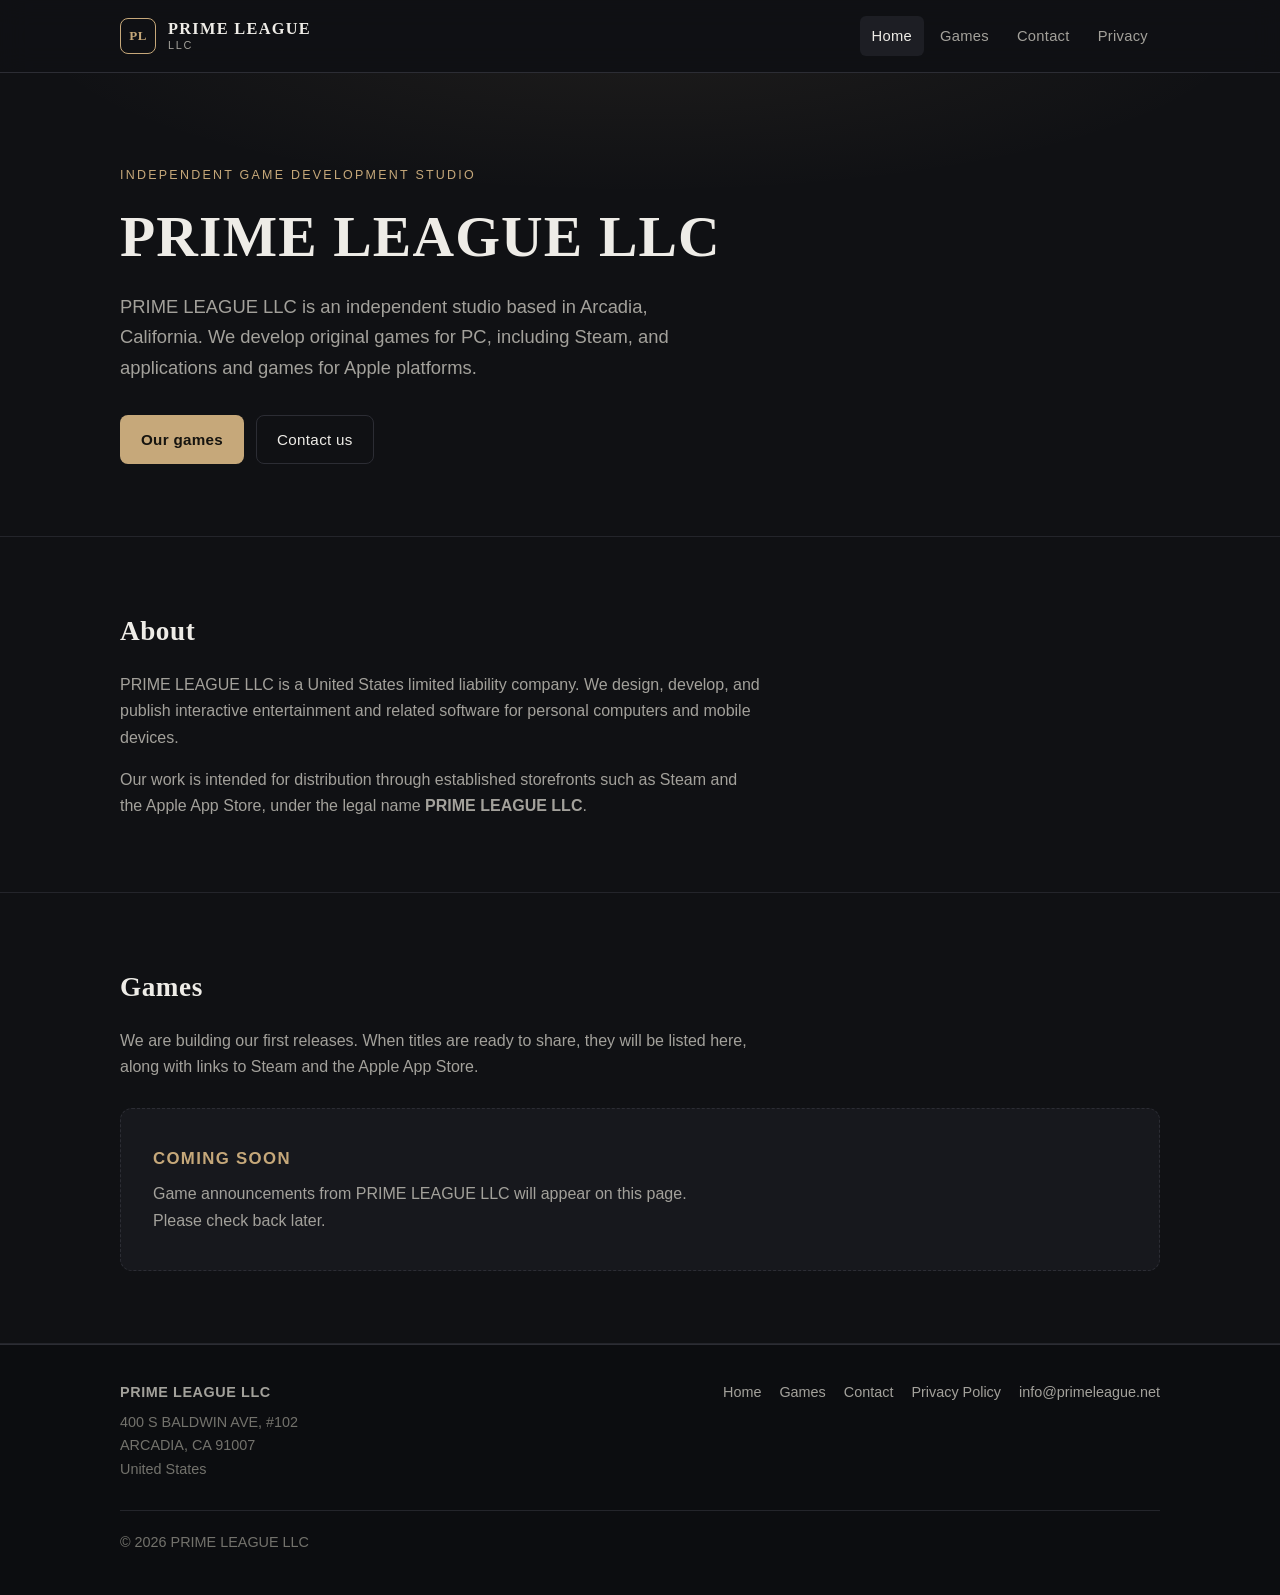
==== index.html @ 7e2b7e15 "Add files via upload" ====
<!DOCTYPE html>
<html lang="en">
  <head>
    <meta charset="utf-8">
    <meta name="viewport" content="width=device-width, initial-scale=1">
    <meta name="description" content="PRIME LEAGUE LLC is an independent game development studio based in Arcadia, California. We create games for PC and Apple platforms.">
    <title>PRIME LEAGUE LLC — Independent Game Studio</title>
    <link rel="stylesheet" href="styles.css">
  </head>
  <body>
    <header class="site-header">
      <div class="wrap">
        <a class="brand" href="index.html">
          <span class="brand-mark" aria-hidden="true">PL</span>
          <span class="brand-text">
            <span class="brand-name">PRIME LEAGUE</span>
            <span class="brand-legal">LLC</span>
          </span>
        </a>
        <nav class="nav" aria-label="Primary">
          <a href="index.html" aria-current="page">Home</a>
          <a href="index.html#games">Games</a>
          <a href="contact.html">Contact</a>
          <a href="privacy.html">Privacy</a>
        </nav>
      </div>
    </header>
    <main>
      <section class="hero">
        <div class="wrap">
          <p class="kicker">Independent Game Development Studio</p>
          <h1>PRIME LEAGUE LLC</h1>
          <p class="hero-lead">PRIME LEAGUE LLC is an independent studio based in Arcadia, California. We develop original games for PC, including Steam, and applications and games for Apple platforms.</p>
          <div class="hero-actions">
            <a class="btn btn-primary" href="#games">Our games</a>
            <a class="btn btn-ghost" href="contact.html">Contact us</a>
          </div>
        </div>
      </section>

      <section class="section" id="about" aria-labelledby="about-heading">
        <div class="wrap">
          <h2 id="about-heading">About</h2>
          <p class="section-intro">PRIME LEAGUE LLC is a United States limited liability company. We design, develop, and publish interactive entertainment and related software for personal computers and mobile devices.</p>
          <p class="section-intro">Our work is intended for distribution through established storefronts such as Steam and the Apple App Store, under the legal name <strong>PRIME LEAGUE LLC</strong>.</p>
        </div>
      </section>

      <section class="section" id="games" aria-labelledby="games-heading">
        <div class="wrap">
          <h2 id="games-heading">Games</h2>
          <p class="section-intro">We are building our first releases. When titles are ready to share, they will be listed here, along with links to Steam and the Apple App Store.</p>
          <div class="coming-soon">
            <strong>Coming soon</strong>
            <p>Game announcements from PRIME LEAGUE LLC will appear on this page. Please check back later.</p>
          </div>
        </div>
      </section>
    </main>
    <footer class="site-footer">
      <div class="wrap">
        <div class="footer-grid">
          <div>
            <p class="legal-name">PRIME LEAGUE LLC</p>
            <address>
              400 S BALDWIN AVE, #102<br>
              ARCADIA, CA 91007<br>
              United States
            </address>
          </div>
          <nav class="footer-nav" aria-label="Footer">
            <a href="index.html">Home</a>
            <a href="index.html#games">Games</a>
            <a href="contact.html">Contact</a>
            <a href="privacy.html">Privacy Policy</a>
            <a href="mailto:info@primeleague.net" data-email>info@primeleague.net</a>
          </nav>
        </div>
        <p class="copyright">&copy; 2026 PRIME LEAGUE LLC</p>
      </div>
    </footer>
    <script src="config.js"></script>
  </body>
</html>
---- styles.css ----
/* PRIME LEAGUE LLC — company site styles
   No external fonts, libraries, or tracking. */

:root {
  --bg: #101114;
  --bg-elevated: #17181d;
  --bg-soft: #1d1e24;
  --line: #2c2d34;
  --line-soft: #24252b;
  --text: #eeece7;
  --text-muted: #a3a19b;
  --text-dim: #73726c;
  --accent: #c6a87a;
  --accent-hover: #d8bf96;
  --accent-soft: rgba(198, 168, 122, 0.12);
  --max: 1040px;
  --radius: 12px;
}

*,
*::before,
*::after {
  box-sizing: border-box;
  margin: 0;
  padding: 0;
}

html {
  scroll-behavior: smooth;
}

body {
  font-family: "Segoe UI", "Helvetica Neue", Helvetica, Arial, sans-serif;
  background: var(--bg);
  color: var(--text);
  line-height: 1.65;
  min-height: 100vh;
  display: flex;
  flex-direction: column;
  -webkit-font-smoothing: antialiased;
  text-rendering: optimizeLegibility;
}

img,
svg {
  display: block;
  max-width: 100%;
}

a {
  color: var(--accent);
  text-decoration: none;
}

a:hover {
  color: var(--accent-hover);
  text-decoration: underline;
}

a:focus-visible,
button:focus-visible {
  outline: 2px solid var(--accent);
  outline-offset: 3px;
}

.wrap {
  width: min(var(--max), calc(100% - 48px));
  margin-inline: auto;
}

/* Header */

.site-header {
  position: sticky;
  top: 0;
  z-index: 20;
  background: rgba(16, 17, 20, 0.9);
  backdrop-filter: blur(14px);
  -webkit-backdrop-filter: blur(14px);
  border-bottom: 1px solid var(--line);
}

.site-header .wrap {
  display: flex;
  align-items: center;
  justify-content: space-between;
  gap: 24px;
  min-height: 72px;
}

.brand {
  display: flex;
  align-items: center;
  gap: 12px;
  color: var(--text);
  text-decoration: none;
}

.brand:hover {
  color: var(--text);
  text-decoration: none;
}

.brand-mark {
  width: 36px;
  height: 36px;
  flex-shrink: 0;
  border: 1px solid var(--accent);
  border-radius: 8px;
  display: grid;
  place-items: center;
  font-family: Georgia, "Times New Roman", Times, serif;
  font-size: 13px;
  letter-spacing: 0.04em;
  color: var(--accent);
  font-weight: 700;
}

.brand-text {
  display: flex;
  flex-direction: column;
  line-height: 1.15;
}

.brand-name {
  font-family: Georgia, "Times New Roman", Times, serif;
  font-size: 1.02rem;
  letter-spacing: 0.08em;
  font-weight: 700;
}

.brand-legal {
  font-size: 0.68rem;
  letter-spacing: 0.16em;
  text-transform: uppercase;
  color: var(--text-muted);
}

.nav {
  display: flex;
  align-items: center;
  gap: 4px;
}

.nav a {
  color: var(--text-muted);
  text-decoration: none;
  padding: 8px 12px;
  font-size: 0.92rem;
  letter-spacing: 0.02em;
  border-radius: 6px;
}

.nav a:hover,
.nav a[aria-current="page"] {
  color: var(--text);
  text-decoration: none;
  background: var(--bg-soft);
}

/* Main */

main {
  flex: 1;
}

/* Hero */

.hero {
  padding: 88px 0 72px;
  border-bottom: 1px solid var(--line-soft);
  background:
    radial-gradient(ellipse 80% 60% at 50% -10%, rgba(198, 168, 122, 0.08), transparent 60%);
}

.kicker {
  display: inline-block;
  color: var(--accent);
  font-size: 0.78rem;
  letter-spacing: 0.18em;
  text-transform: uppercase;
  margin-bottom: 18px;
}

.hero h1 {
  font-family: Georgia, "Times New Roman", Times, serif;
  font-size: clamp(2.4rem, 5vw, 3.6rem);
  font-weight: 700;
  letter-spacing: 0.02em;
  line-height: 1.15;
  margin-bottom: 22px;
}

.hero-lead {
  max-width: 38rem;
  font-size: 1.15rem;
  color: var(--text-muted);
}

.hero-actions {
  display: flex;
  flex-wrap: wrap;
  gap: 12px;
  margin-top: 32px;
}

.btn {
  display: inline-flex;
  align-items: center;
  justify-content: center;
  padding: 11px 20px;
  border-radius: 8px;
  font-size: 0.95rem;
  letter-spacing: 0.02em;
  text-decoration: none;
  border: 1px solid transparent;
}

.btn:hover {
  text-decoration: none;
}

.btn-primary {
  background: var(--accent);
  color: #16140f;
  font-weight: 600;
}

.btn-primary:hover {
  background: var(--accent-hover);
  color: #16140f;
}

.btn-ghost {
  border-color: var(--line);
  color: var(--text);
  background: transparent;
}

.btn-ghost:hover {
  border-color: var(--accent);
  color: var(--accent);
}

/* Sections */

.section {
  padding: 72px 0;
  border-bottom: 1px solid var(--line-soft);
}

.section h2 {
  font-family: Georgia, "Times New Roman", Times, serif;
  font-size: 1.7rem;
  font-weight: 700;
  letter-spacing: 0.02em;
  margin-bottom: 18px;
}

.section p + p {
  margin-top: 1em;
}

.section-intro {
  color: var(--text-muted);
  max-width: 40rem;
}

.coming-soon {
  margin-top: 28px;
  padding: 36px 32px;
  background: var(--bg-elevated);
  border: 1px dashed var(--line);
  border-radius: var(--radius);
}

.coming-soon strong {
  display: block;
  font-size: 1.05rem;
  font-weight: 600;
  letter-spacing: 0.08em;
  text-transform: uppercase;
  color: var(--accent);
  margin-bottom: 8px;
}

.coming-soon p {
  color: var(--text-muted);
  max-width: 36rem;
}

/* Contact details */

.details {
  display: grid;
  grid-template-columns: repeat(auto-fit, minmax(220px, 1fr));
  gap: 20px;
  margin-top: 28px;
}

.detail-card {
  background: var(--bg-elevated);
  border: 1px solid var(--line);
  border-radius: var(--radius);
  padding: 22px 22px 24px;
}

.detail-card h3,
.detail-card .label {
  font-size: 0.75rem;
  letter-spacing: 0.14em;
  text-transform: uppercase;
  color: var(--text-dim);
  font-weight: 600;
  margin-bottom: 10px;
}

.detail-card p,
.detail-card address {
  font-style: normal;
  color: var(--text);
  line-height: 1.6;
}

/* Privacy */

.page-head {
  padding: 64px 0 28px;
}

.page-head h1 {
  font-family: Georgia, "Times New Roman", Times, serif;
  font-size: clamp(2rem, 4vw, 2.6rem);
  letter-spacing: 0.02em;
  margin-bottom: 10px;
}

.page-head .meta {
  color: var(--text-dim);
  font-size: 0.92rem;
}

.prose {
  padding-bottom: 80px;
  max-width: 44rem;
}

.prose h2 {
  font-family: Georgia, "Times New Roman", Times, serif;
  font-size: 1.25rem;
  margin: 2.1em 0 0.7em;
}

.prose p,
.prose li {
  color: var(--text-muted);
}

.prose p + p,
.prose ul + p,
.prose p + ul {
  margin-top: 0.95em;
}

.prose ul {
  padding-left: 1.25em;
}

.prose li + li {
  margin-top: 0.4em;
}

.prose strong {
  color: var(--text);
  font-weight: 600;
}

/* Footer */

.site-footer {
  background: #0c0d10;
  border-top: 1px solid var(--line);
  padding: 36px 0 40px;
  margin-top: auto;
}

.footer-grid {
  display: flex;
  flex-wrap: wrap;
  justify-content: space-between;
  gap: 24px 40px;
}

.site-footer p,
.site-footer address {
  font-style: normal;
  color: var(--text-dim);
  font-size: 0.9rem;
}

.site-footer .legal-name {
  color: var(--text-muted);
  font-weight: 600;
  letter-spacing: 0.04em;
  margin-bottom: 6px;
}

.footer-nav {
  display: flex;
  flex-wrap: wrap;
  gap: 8px 18px;
}

.footer-nav a {
  color: var(--text-muted);
  font-size: 0.9rem;
}

.copyright {
  margin-top: 28px;
  padding-top: 20px;
  border-top: 1px solid var(--line-soft);
  color: var(--text-dim);
  font-size: 0.88rem;
}

/* Responsive */

@media (max-width: 640px) {
  .wrap {
    width: min(var(--max), calc(100% - 32px));
  }

  .site-header .wrap {
    flex-direction: column;
    align-items: flex-start;
    justify-content: center;
    min-height: 0;
    padding: 14px 0 10px;
    gap: 8px;
  }

  .nav {
    margin-left: -8px;
  }

  .hero {
    padding: 56px 0 48px;
  }

  .section {
    padding: 52px 0;
  }

  .coming-soon {
    padding: 24px 20px;
  }
}

.contact-details {
  border-bottom: 0;
  padding-top: 0;
}
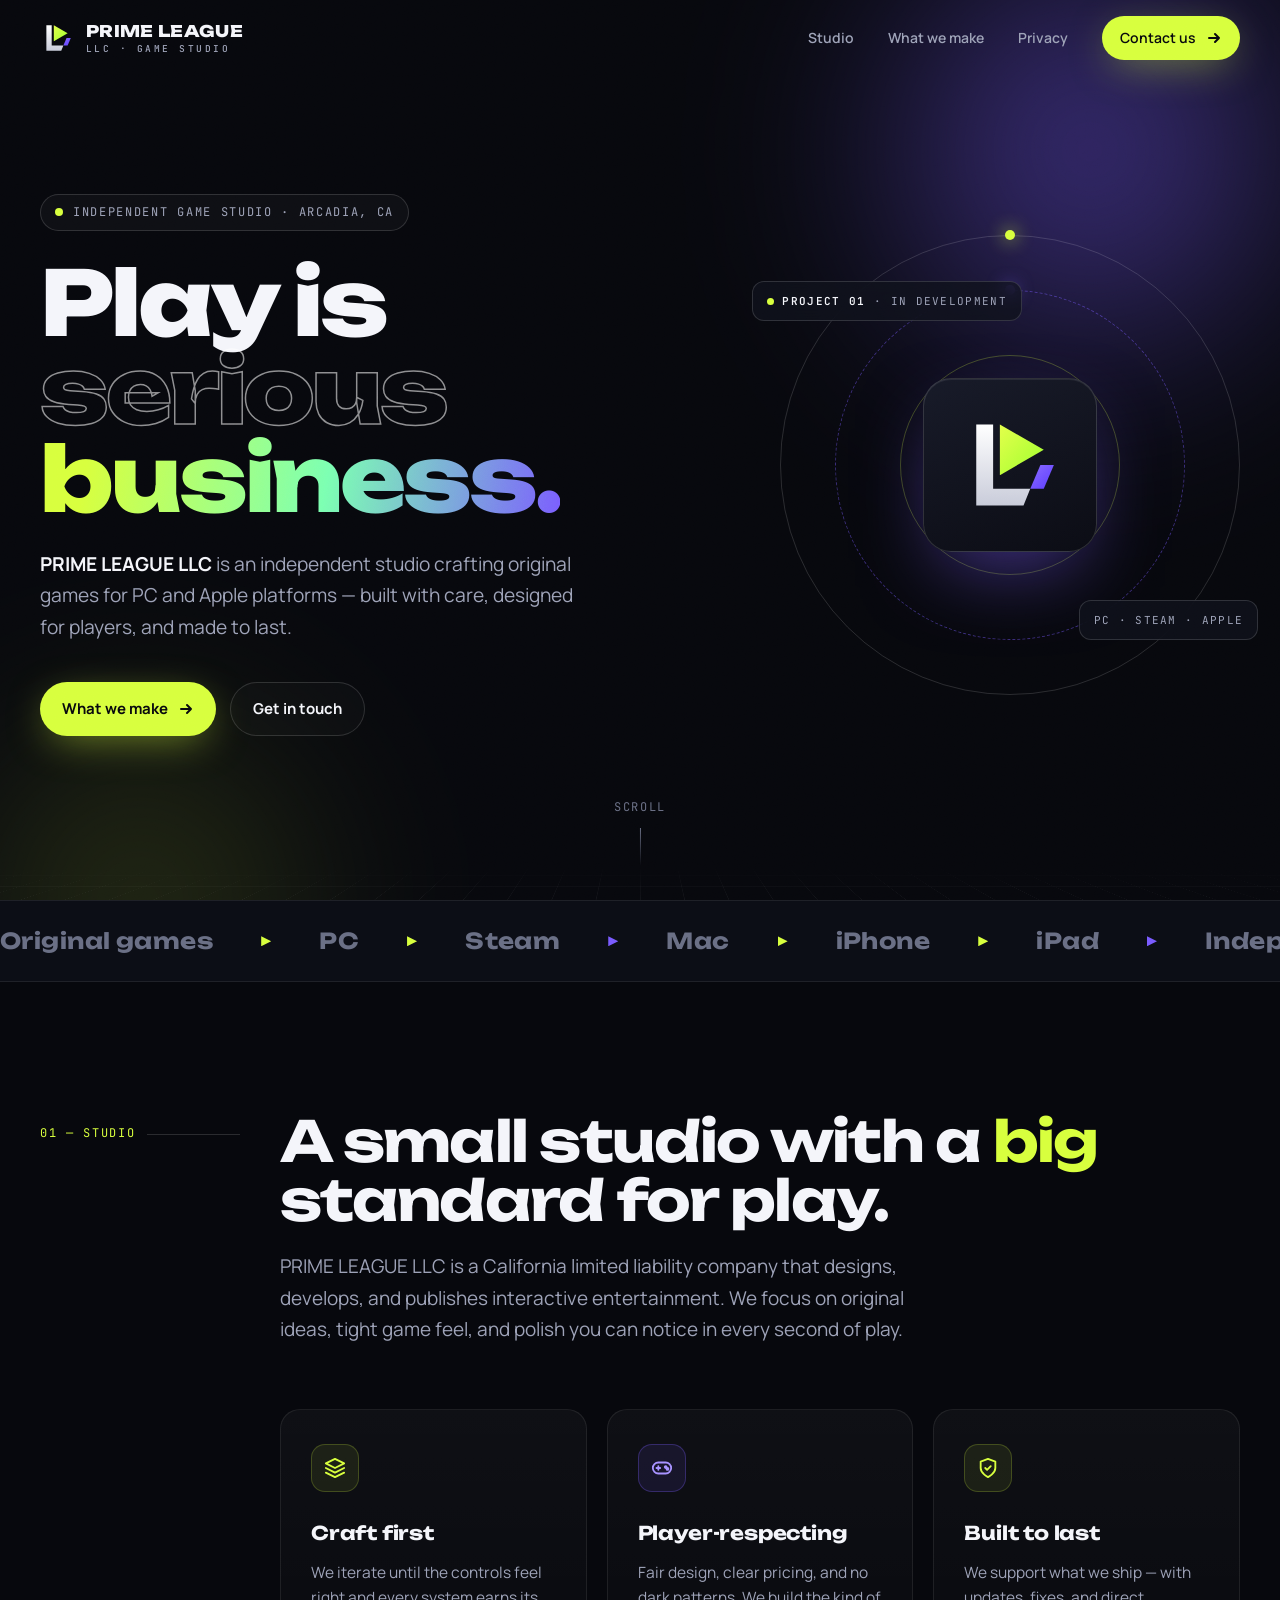
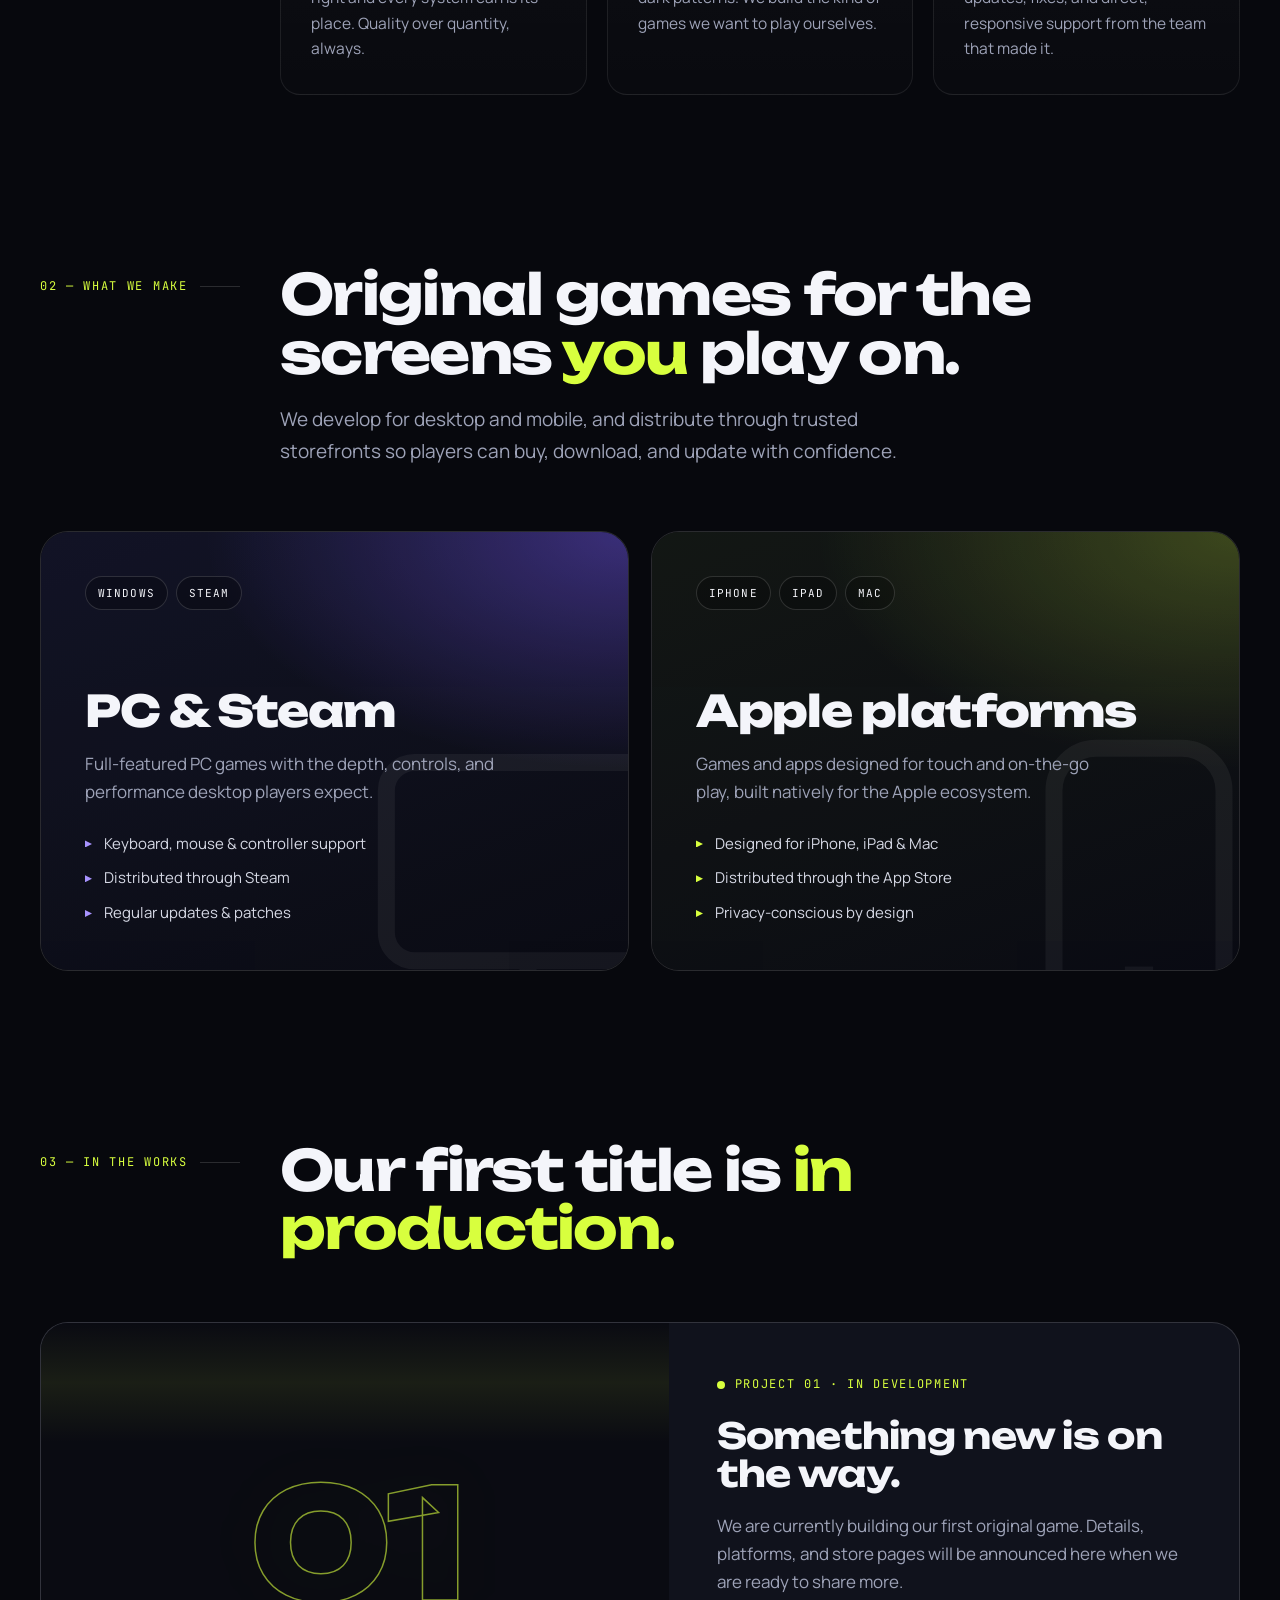
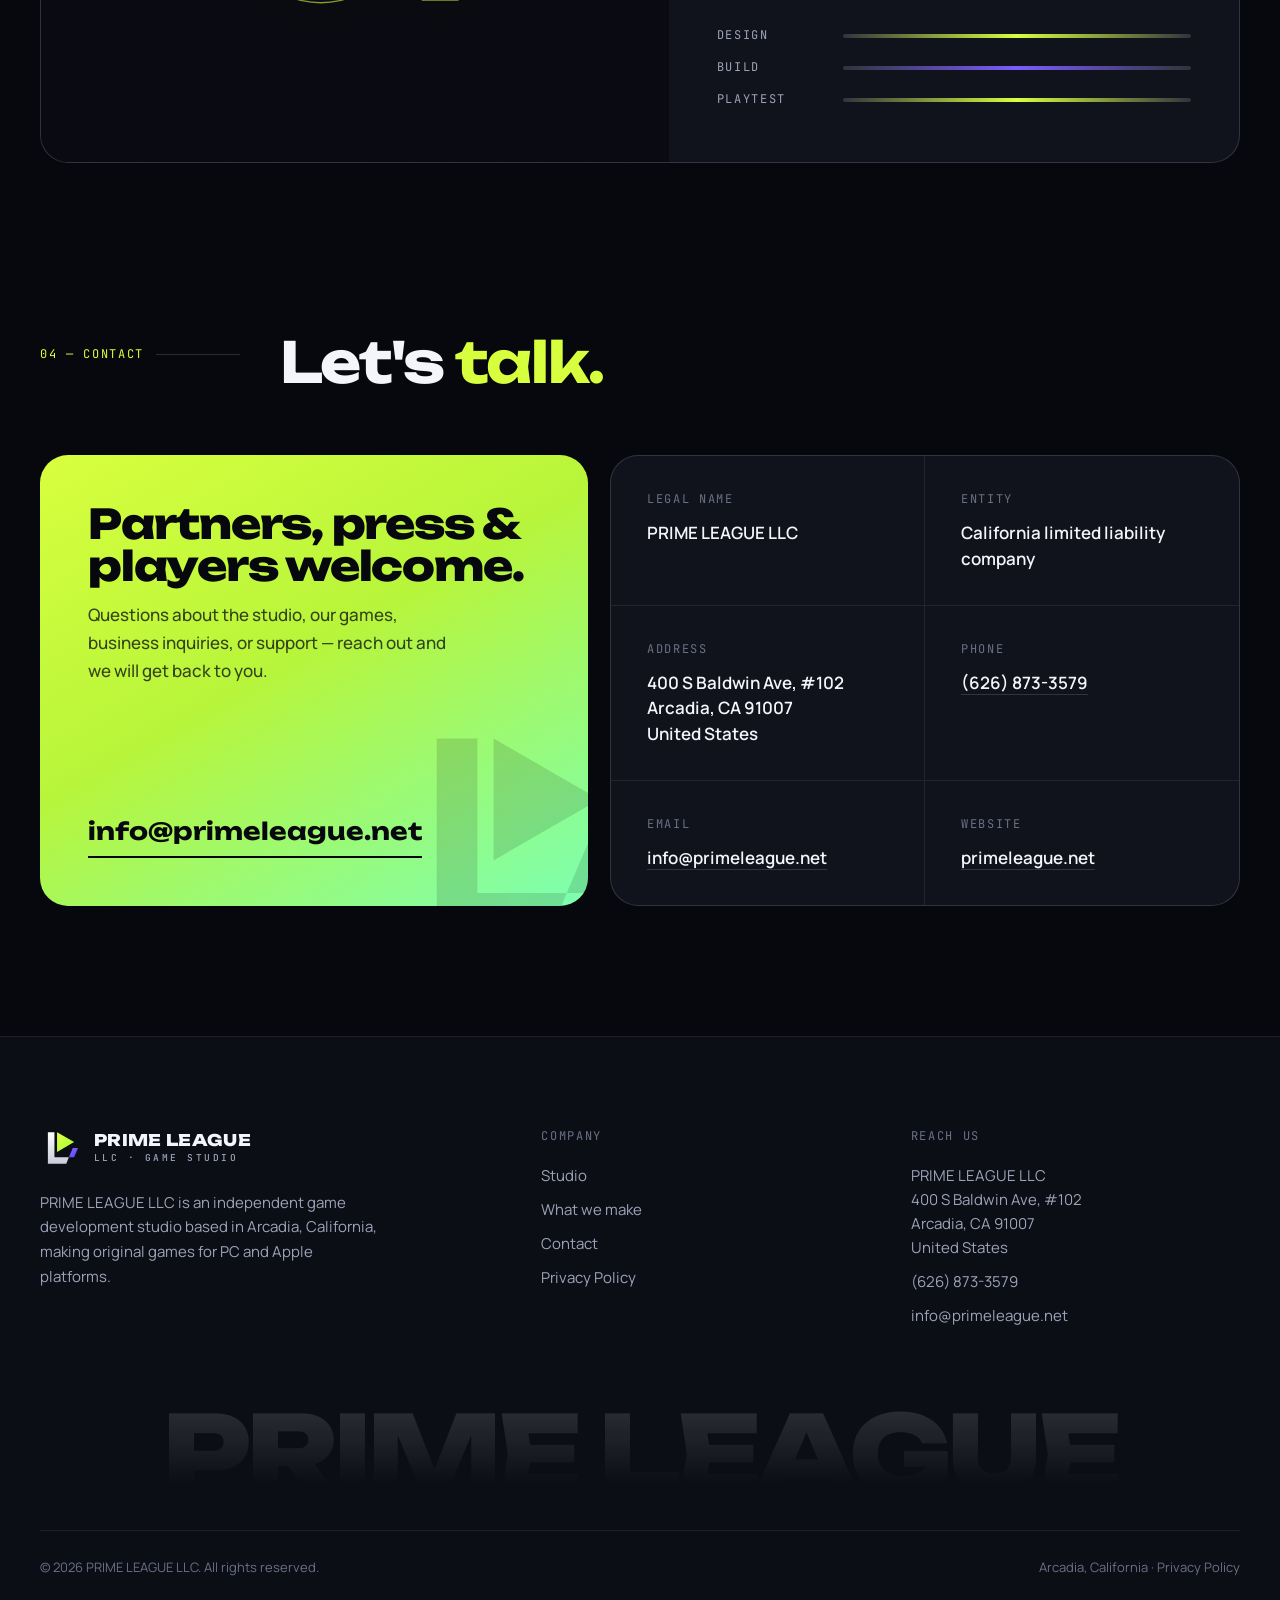
==== commit a78b56ce: "New site design v2" ====
--- a/index.html
+++ b/index.html
@@ -1,84 +1,188 @@
 <!DOCTYPE html>
-<html lang="en">
+<html lang="en" class="no-js">
   <head>
     <meta charset="utf-8">
     <meta name="viewport" content="width=device-width, initial-scale=1">
-    <meta name="description" content="PRIME LEAGUE LLC is an independent game development studio based in Arcadia, California. We create games for PC and Apple platforms.">
     <title>PRIME LEAGUE LLC — Independent Game Studio</title>
+    <meta name="description" content="PRIME LEAGUE LLC is an independent game development studio in Arcadia, California, creating original games for PC (Steam) and Apple platforms.">
+    <meta name="theme-color" content="#07080D">
+    <meta property="og:title" content="PRIME LEAGUE LLC — Independent Game Studio">
+    <meta property="og:description" content="PRIME LEAGUE LLC is an independent game development studio in Arcadia, California, creating original games for PC (Steam) and Apple platforms.">
+    <meta property="og:image" content="https://primeleague.net/og-image.png">
+    <meta property="og:url" content="https://primeleague.net/">
+    <meta property="og:type" content="website">
+    <link rel="icon" href="favicon.svg" type="image/svg+xml">
+    <link rel="icon" href="favicon-32.png" sizes="32x32" type="image/png">
+    <link rel="apple-touch-icon" href="apple-touch-icon.png">
+    <link rel="preconnect" href="https://fonts.googleapis.com">
+    <link rel="preconnect" href="https://fonts.gstatic.com" crossorigin>
+    <link href="https://fonts.googleapis.com/css2?family=Unbounded:wght@600;700;800&family=Manrope:wght@400;500;600;700&family=JetBrains+Mono:wght@500;600&display=swap" rel="stylesheet">
     <link rel="stylesheet" href="styles.css">
   </head>
   <body>
+    <div class="grain" aria-hidden="true"></div>
     <header class="site-header">
       <div class="wrap">
-        <a class="brand" href="index.html">
-          <span class="brand-mark" aria-hidden="true">PL</span>
-          <span class="brand-text">
-            <span class="brand-name">PRIME LEAGUE</span>
-            <span class="brand-legal">LLC</span>
-          </span>
+        <a class="brand" href="index.html" aria-label="PRIME LEAGUE LLC — home">
+          <img src="logo-mark.svg" alt="" width="34" height="34">
+          <span class="brand-name">PRIME LEAGUE<small>LLC · GAME STUDIO</small></span>
         </a>
-        <nav class="nav" aria-label="Primary">
-          <a href="index.html" aria-current="page">Home</a>
-          <a href="index.html#games">Games</a>
-          <a href="contact.html">Contact</a>
+        <button class="menu-toggle" aria-label="Open menu" aria-expanded="false" aria-controls="site-nav"><span></span><span></span></button>
+        <nav class="nav" id="site-nav" aria-label="Primary">
+          <a href="index.html#studio">Studio</a>
+          <a href="index.html#games">What we make</a>
           <a href="privacy.html">Privacy</a>
+          <a class="btn btn-primary btn-sm" href="contact.html">Contact us <svg viewBox="0 0 16 16" fill="none" stroke="currentColor" stroke-width="2" stroke-linecap="round" stroke-linejoin="round" aria-hidden="true"><path d="M3 8h10M9 4l4 4-4 4"/></svg></a>
         </nav>
       </div>
     </header>
     <main>
       <section class="hero">
+        <div class="hero-bg" aria-hidden="true"><div class="glow glow-a"></div><div class="glow glow-b"></div><div class="floor"></div></div>
+        <div class="wrap hero-grid">
+          <div>
+            <span class="eyebrow mono reveal"><span class="dot"></span>Independent game studio · Arcadia, CA</span>
+            <h1 class="reveal d1">Play is <span class="stroke">serious</span><br><span class="hl">business.</span></h1>
+            <p class="hero-lead reveal d2"><strong>PRIME LEAGUE LLC</strong> is an independent studio crafting original games for PC and Apple platforms — built with care, designed for players, and made to last.</p>
+            <div class="hero-actions reveal d3">
+              <a class="btn btn-primary" href="#games">What we make <svg viewBox="0 0 16 16" fill="none" stroke="currentColor" stroke-width="2" stroke-linecap="round" stroke-linejoin="round" aria-hidden="true"><path d="M3 8h10M9 4l4 4-4 4"/></svg></a>
+              <a class="btn btn-ghost" href="contact.html">Get in touch</a>
+            </div>
+          </div>
+          <div class="emblem reveal d2" aria-hidden="true">
+            <div class="ring"></div><div class="ring"></div><div class="ring"></div>
+            <div class="orbit"><i></i></div><div class="orbit o2"><i></i></div>
+            <div class="core"><img src="logo-mark.svg" alt=""></div>
+            <div class="tag t1"><span class="dot"></span><b>Project 01</b> · in development</div>
+            <div class="tag t2">PC · Steam · Apple</div>
+          </div>
+        </div>
+        <div class="scroll-cue mono" aria-hidden="true">Scroll</div>
+      </section>
+
+      <div class="marquee" aria-hidden="true"><div class="marquee-track"><span>Original games</span><span>PC</span><span>Steam</span><span>Mac</span><span>iPhone</span><span>iPad</span><span>Independent</span><span>Arcadia, California</span><span>Original games</span><span>PC</span><span>Steam</span><span>Mac</span><span>iPhone</span><span>iPad</span><span>Independent</span><span>Arcadia, California</span></div></div>
+
+      <section class="section" id="studio" aria-labelledby="studio-heading">
         <div class="wrap">
-          <p class="kicker">Independent Game Development Studio</p>
-          <h1>PRIME LEAGUE LLC</h1>
-          <p class="hero-lead">PRIME LEAGUE LLC is an independent studio based in Arcadia, California. We develop original games for PC, including Steam, and applications and games for Apple platforms.</p>
-          <div class="hero-actions">
-            <a class="btn btn-primary" href="#games">Our games</a>
-            <a class="btn btn-ghost" href="contact.html">Contact us</a>
+          <div class="sec-head">
+            <span class="sec-num mono">01 — Studio</span>
+            <div>
+              <h2 id="studio-heading" class="reveal">A small studio with a <em>big</em> standard for play.</h2>
+              <p class="reveal d1">PRIME LEAGUE LLC is a California limited liability company that designs, develops, and publishes interactive entertainment. We focus on original ideas, tight game feel, and polish you can notice in every second of play.</p>
+            </div>
+          </div>
+          <div class="pillars">
+            <article class="pillar reveal"><div class="ico"><svg viewBox="0 0 24 24" fill="none" stroke="currentColor" stroke-width="2" stroke-linecap="round" stroke-linejoin="round"><path d="M12 2 2 7l10 5 10-5-10-5z"/><path d="m2 17 10 5 10-5"/><path d="m2 12 10 5 10-5"/></svg></div><h3>Craft first</h3><p>We iterate until the controls feel right and every system earns its place. Quality over quantity, always.</p></article>
+            <article class="pillar reveal d1"><div class="ico"><svg viewBox="0 0 24 24" fill="none" stroke="currentColor" stroke-width="2" stroke-linecap="round" stroke-linejoin="round"><rect x="2" y="6" width="20" height="12" rx="6"/><path d="M6 12h4M8 10v4"/><circle cx="16" cy="11" r="1" fill="currentColor"/><circle cx="18" cy="13" r="1" fill="currentColor"/></svg></div><h3>Player-respecting</h3><p>Fair design, clear pricing, and no dark patterns. We build the kind of games we want to play ourselves.</p></article>
+            <article class="pillar reveal d2"><div class="ico"><svg viewBox="0 0 24 24" fill="none" stroke="currentColor" stroke-width="2" stroke-linecap="round" stroke-linejoin="round"><path d="M12 22s8-4 8-10V5l-8-3-8 3v7c0 6 8 10 8 10z"/><path d="m9 12 2 2 4-4"/></svg></div><h3>Built to last</h3><p>We support what we ship — with updates, fixes, and direct, responsive support from the team that made it.</p></article>
           </div>
         </div>
       </section>
 
-      <section class="section" id="about" aria-labelledby="about-heading">
+      <section class="section" id="games" aria-labelledby="games-heading" style="padding-top:40px">
         <div class="wrap">
-          <h2 id="about-heading">About</h2>
-          <p class="section-intro">PRIME LEAGUE LLC is a United States limited liability company. We design, develop, and publish interactive entertainment and related software for personal computers and mobile devices.</p>
-          <p class="section-intro">Our work is intended for distribution through established storefronts such as Steam and the Apple App Store, under the legal name <strong>PRIME LEAGUE LLC</strong>.</p>
+          <div class="sec-head">
+            <span class="sec-num mono">02 — What we make</span>
+            <div>
+              <h2 id="games-heading" class="reveal">Original games for the screens <em>you</em> play on.</h2>
+              <p class="reveal d1">We develop for desktop and mobile, and distribute through trusted storefronts so players can buy, download, and update with confidence.</p>
+            </div>
+          </div>
+          <div class="platforms">
+            <article class="plat plat-pc reveal"><svg class="big" viewBox="0 0 24 24" fill="none" stroke="#fff" stroke-width="1.2"><rect x="2" y="3" width="20" height="14" rx="2"/><path d="M8 21h8M12 17v4"/></svg>
+              <div class="chips"><span class="chip">Windows</span><span class="chip">Steam</span></div>
+              <div>
+                <h3>PC &amp; Steam</h3>
+                <p>Full-featured PC games with the depth, controls, and performance desktop players expect.</p>
+                <ul><li>Keyboard, mouse &amp; controller support</li><li>Distributed through Steam</li><li>Regular updates &amp; patches</li></ul>
+              </div>
+            </article>
+            <article class="plat plat-apple reveal d1"><svg class="big" viewBox="0 0 24 24" fill="none" stroke="#fff" stroke-width="1.2"><rect x="6" y="2" width="12" height="20" rx="3"/><path d="M11 18h2"/></svg>
+              <div class="chips"><span class="chip">iPhone</span><span class="chip">iPad</span><span class="chip">Mac</span></div>
+              <div>
+                <h3>Apple platforms</h3>
+                <p>Games and apps designed for touch and on-the-go play, built natively for the Apple ecosystem.</p>
+                <ul><li>Designed for iPhone, iPad &amp; Mac</li><li>Distributed through the App Store</li><li>Privacy-conscious by design</li></ul>
+              </div>
+            </article>
+          </div>
         </div>
       </section>
 
-      <section class="section" id="games" aria-labelledby="games-heading">
+      <section class="section" id="now" aria-labelledby="now-heading" style="padding-top:40px">
         <div class="wrap">
-          <h2 id="games-heading">Games</h2>
-          <p class="section-intro">We are building our first releases. When titles are ready to share, they will be listed here, along with links to Steam and the Apple App Store.</p>
-          <div class="coming-soon">
-            <strong>Coming soon</strong>
-            <p>Game announcements from PRIME LEAGUE LLC will appear on this page. Please check back later.</p>
+          <div class="sec-head">
+            <span class="sec-num mono">03 — In the works</span>
+            <div><h2 id="now-heading" class="reveal">Our first title is <em>in production.</em></h2></div>
+          </div>
+          <article class="devcard reveal">
+            <div class="art" aria-hidden="true"><div class="floor"></div><div class="scan"></div><div class="lock"><div>01</div></div></div>
+            <div class="info">
+              <span class="status mono"><span class="dot"></span>Project 01 · In development</span>
+              <h3>Something new is on the way.</h3>
+              <p>We are currently building our first original game. Details, platforms, and store pages will be announced here when we are ready to share more.</p>
+              <div class="progress mono" aria-hidden="true">
+                <div class="row"><span>Design</span><div class="bar"><i></i></div></div>
+                <div class="row"><span>Build</span><div class="bar"><i></i></div></div>
+                <div class="row"><span>Playtest</span><div class="bar"><i></i></div></div>
+              </div>
+            </div>
+          </article>
+        </div>
+      </section>
+
+      <section class="section" id="contact" aria-labelledby="contact-heading" style="padding-top:40px">
+        <div class="wrap">
+          <div class="sec-head">
+            <span class="sec-num mono">04 — Contact</span>
+            <div><h2 id="contact-heading" class="reveal">Let's <em>talk.</em></h2></div>
+          </div>
+          <div class="contact-wrap">
+            <div class="cta-card reveal">
+              <div><h3>Partners, press &amp; players welcome.</h3><p>Questions about the studio, our games, business inquiries, or support — reach out and we will get back to you.</p></div>
+              <a class="mail" href="mailto:info@primeleague.net" data-email>info@primeleague.net</a>
+            </div>
+            <div class="facts reveal d1">
+              <div class="fact"><span class="mono">Legal name</span><p>PRIME LEAGUE LLC</p></div>
+              <div class="fact"><span class="mono">Entity</span><p>California limited liability company</p></div>
+              <div class="fact"><span class="mono">Address</span><address>400 S Baldwin Ave, #102<br>Arcadia, CA 91007<br>United States</address></div>
+              <div class="fact"><span class="mono">Phone</span><p><a href="tel:+16268733579">(626) 873-3579</a></p></div>
+              <div class="fact"><span class="mono">Email</span><p><a href="mailto:info@primeleague.net" data-email>info@primeleague.net</a></p></div>
+              <div class="fact"><span class="mono">Website</span><p><a href="https://primeleague.net">primeleague.net</a></p></div>
+            </div>
           </div>
         </div>
       </section>
     </main>
     <footer class="site-footer">
       <div class="wrap">
-        <div class="footer-grid">
+        <div class="footer-top">
           <div>
-            <p class="legal-name">PRIME LEAGUE LLC</p>
-            <address>
-              400 S BALDWIN AVE, #102<br>
-              ARCADIA, CA 91007<br>
-              United States
-            </address>
+            <a class="brand" href="index.html"><img src="logo-mark.svg" alt="" width="42" height="42"><span class="brand-name">PRIME LEAGUE<small>LLC · GAME STUDIO</small></span></a>
+            <p>PRIME LEAGUE LLC is an independent game development studio based in Arcadia, California, making original games for PC and Apple platforms.</p>
           </div>
-          <nav class="footer-nav" aria-label="Footer">
-            <a href="index.html">Home</a>
-            <a href="index.html#games">Games</a>
+          <div class="footer-col">
+            <span class="mono">Company</span>
+            <a href="index.html#studio">Studio</a>
+            <a href="index.html#games">What we make</a>
             <a href="contact.html">Contact</a>
             <a href="privacy.html">Privacy Policy</a>
+          </div>
+          <div class="footer-col">
+            <span class="mono">Reach us</span>
+            <address>PRIME LEAGUE LLC<br>400 S Baldwin Ave, #102<br>Arcadia, CA 91007<br>United States</address>
+            <a href="tel:+16268733579">(626) 873-3579</a>
             <a href="mailto:info@primeleague.net" data-email>info@primeleague.net</a>
-          </nav>
+          </div>
         </div>
-        <p class="copyright">&copy; 2026 PRIME LEAGUE LLC</p>
+        <div class="footer-giant" aria-hidden="true">PRIME LEAGUE</div>
+        <div class="footer-bottom">
+          <span>&copy; <span data-year>2026</span> PRIME LEAGUE LLC. All rights reserved.</span>
+          <span>Arcadia, California · <a href="privacy.html">Privacy Policy</a></span>
+        </div>
       </div>
     </footer>
     <script src="config.js"></script>
+    <script src="main.js"></script>
   </body>
 </html>
--- a/styles.css
+++ b/styles.css
@@ -1,463 +1,260 @@
-/* PRIME LEAGUE LLC — company site styles
-   No external fonts, libraries, or tracking. */
-
-:root {
-  --bg: #101114;
-  --bg-elevated: #17181d;
-  --bg-soft: #1d1e24;
-  --line: #2c2d34;
-  --line-soft: #24252b;
-  --text: #eeece7;
-  --text-muted: #a3a19b;
-  --text-dim: #73726c;
-  --accent: #c6a87a;
-  --accent-hover: #d8bf96;
-  --accent-soft: rgba(198, 168, 122, 0.12);
-  --max: 1040px;
-  --radius: 12px;
-}
-
-*,
-*::before,
-*::after {
-  box-sizing: border-box;
-  margin: 0;
-  padding: 0;
-}
-
-html {
-  scroll-behavior: smooth;
-}
-
-body {
-  font-family: "Segoe UI", "Helvetica Neue", Helvetica, Arial, sans-serif;
-  background: var(--bg);
-  color: var(--text);
-  line-height: 1.65;
-  min-height: 100vh;
-  display: flex;
-  flex-direction: column;
-  -webkit-font-smoothing: antialiased;
-  text-rendering: optimizeLegibility;
-}
-
-img,
-svg {
-  display: block;
-  max-width: 100%;
-}
-
-a {
-  color: var(--accent);
-  text-decoration: none;
-}
-
-a:hover {
-  color: var(--accent-hover);
-  text-decoration: underline;
-}
-
-a:focus-visible,
-button:focus-visible {
-  outline: 2px solid var(--accent);
-  outline-offset: 3px;
-}
-
-.wrap {
-  width: min(var(--max), calc(100% - 48px));
-  margin-inline: auto;
-}
-
-/* Header */
-
-.site-header {
-  position: sticky;
-  top: 0;
-  z-index: 20;
-  background: rgba(16, 17, 20, 0.9);
-  backdrop-filter: blur(14px);
-  -webkit-backdrop-filter: blur(14px);
-  border-bottom: 1px solid var(--line);
-}
-
-.site-header .wrap {
-  display: flex;
-  align-items: center;
-  justify-content: space-between;
-  gap: 24px;
-  min-height: 72px;
-}
-
-.brand {
-  display: flex;
-  align-items: center;
-  gap: 12px;
-  color: var(--text);
-  text-decoration: none;
-}
-
-.brand:hover {
-  color: var(--text);
-  text-decoration: none;
-}
-
-.brand-mark {
-  width: 36px;
-  height: 36px;
-  flex-shrink: 0;
-  border: 1px solid var(--accent);
-  border-radius: 8px;
-  display: grid;
-  place-items: center;
-  font-family: Georgia, "Times New Roman", Times, serif;
-  font-size: 13px;
-  letter-spacing: 0.04em;
-  color: var(--accent);
-  font-weight: 700;
-}
-
-.brand-text {
-  display: flex;
-  flex-direction: column;
-  line-height: 1.15;
-}
-
-.brand-name {
-  font-family: Georgia, "Times New Roman", Times, serif;
-  font-size: 1.02rem;
-  letter-spacing: 0.08em;
-  font-weight: 700;
-}
-
-.brand-legal {
-  font-size: 0.68rem;
-  letter-spacing: 0.16em;
-  text-transform: uppercase;
-  color: var(--text-muted);
-}
-
-.nav {
-  display: flex;
-  align-items: center;
-  gap: 4px;
-}
-
-.nav a {
-  color: var(--text-muted);
-  text-decoration: none;
-  padding: 8px 12px;
-  font-size: 0.92rem;
-  letter-spacing: 0.02em;
-  border-radius: 6px;
-}
-
-.nav a:hover,
-.nav a[aria-current="page"] {
-  color: var(--text);
-  text-decoration: none;
-  background: var(--bg-soft);
-}
-
-/* Main */
-
-main {
-  flex: 1;
-}
-
-/* Hero */
-
-.hero {
-  padding: 88px 0 72px;
-  border-bottom: 1px solid var(--line-soft);
-  background:
-    radial-gradient(ellipse 80% 60% at 50% -10%, rgba(198, 168, 122, 0.08), transparent 60%);
-}
-
-.kicker {
-  display: inline-block;
-  color: var(--accent);
-  font-size: 0.78rem;
-  letter-spacing: 0.18em;
-  text-transform: uppercase;
-  margin-bottom: 18px;
-}
-
-.hero h1 {
-  font-family: Georgia, "Times New Roman", Times, serif;
-  font-size: clamp(2.4rem, 5vw, 3.6rem);
-  font-weight: 700;
-  letter-spacing: 0.02em;
-  line-height: 1.15;
-  margin-bottom: 22px;
-}
-
-.hero-lead {
-  max-width: 38rem;
-  font-size: 1.15rem;
-  color: var(--text-muted);
-}
-
-.hero-actions {
-  display: flex;
-  flex-wrap: wrap;
-  gap: 12px;
-  margin-top: 32px;
-}
-
-.btn {
-  display: inline-flex;
-  align-items: center;
-  justify-content: center;
-  padding: 11px 20px;
-  border-radius: 8px;
-  font-size: 0.95rem;
-  letter-spacing: 0.02em;
-  text-decoration: none;
-  border: 1px solid transparent;
-}
-
-.btn:hover {
-  text-decoration: none;
-}
-
-.btn-primary {
-  background: var(--accent);
-  color: #16140f;
-  font-weight: 600;
-}
-
-.btn-primary:hover {
-  background: var(--accent-hover);
-  color: #16140f;
-}
-
-.btn-ghost {
-  border-color: var(--line);
-  color: var(--text);
-  background: transparent;
-}
-
-.btn-ghost:hover {
-  border-color: var(--accent);
-  color: var(--accent);
-}
-
-/* Sections */
-
-.section {
-  padding: 72px 0;
-  border-bottom: 1px solid var(--line-soft);
-}
-
-.section h2 {
-  font-family: Georgia, "Times New Roman", Times, serif;
-  font-size: 1.7rem;
-  font-weight: 700;
-  letter-spacing: 0.02em;
-  margin-bottom: 18px;
-}
-
-.section p + p {
-  margin-top: 1em;
-}
-
-.section-intro {
-  color: var(--text-muted);
-  max-width: 40rem;
-}
-
-.coming-soon {
-  margin-top: 28px;
-  padding: 36px 32px;
-  background: var(--bg-elevated);
-  border: 1px dashed var(--line);
-  border-radius: var(--radius);
-}
-
-.coming-soon strong {
-  display: block;
-  font-size: 1.05rem;
-  font-weight: 600;
-  letter-spacing: 0.08em;
-  text-transform: uppercase;
-  color: var(--accent);
-  margin-bottom: 8px;
-}
-
-.coming-soon p {
-  color: var(--text-muted);
-  max-width: 36rem;
-}
-
-/* Contact details */
-
-.details {
-  display: grid;
-  grid-template-columns: repeat(auto-fit, minmax(220px, 1fr));
-  gap: 20px;
-  margin-top: 28px;
-}
-
-.detail-card {
-  background: var(--bg-elevated);
-  border: 1px solid var(--line);
-  border-radius: var(--radius);
-  padding: 22px 22px 24px;
-}
-
-.detail-card h3,
-.detail-card .label {
-  font-size: 0.75rem;
-  letter-spacing: 0.14em;
-  text-transform: uppercase;
-  color: var(--text-dim);
-  font-weight: 600;
-  margin-bottom: 10px;
-}
-
-.detail-card p,
-.detail-card address {
-  font-style: normal;
-  color: var(--text);
-  line-height: 1.6;
-}
-
-/* Privacy */
-
-.page-head {
-  padding: 64px 0 28px;
-}
-
-.page-head h1 {
-  font-family: Georgia, "Times New Roman", Times, serif;
-  font-size: clamp(2rem, 4vw, 2.6rem);
-  letter-spacing: 0.02em;
-  margin-bottom: 10px;
-}
-
-.page-head .meta {
-  color: var(--text-dim);
-  font-size: 0.92rem;
-}
-
-.prose {
-  padding-bottom: 80px;
-  max-width: 44rem;
-}
-
-.prose h2 {
-  font-family: Georgia, "Times New Roman", Times, serif;
-  font-size: 1.25rem;
-  margin: 2.1em 0 0.7em;
-}
-
-.prose p,
-.prose li {
-  color: var(--text-muted);
-}
-
-.prose p + p,
-.prose ul + p,
-.prose p + ul {
-  margin-top: 0.95em;
-}
-
-.prose ul {
-  padding-left: 1.25em;
-}
-
-.prose li + li {
-  margin-top: 0.4em;
-}
-
-.prose strong {
-  color: var(--text);
-  font-weight: 600;
-}
-
-/* Footer */
-
-.site-footer {
-  background: #0c0d10;
-  border-top: 1px solid var(--line);
-  padding: 36px 0 40px;
-  margin-top: auto;
-}
-
-.footer-grid {
-  display: flex;
-  flex-wrap: wrap;
-  justify-content: space-between;
-  gap: 24px 40px;
-}
-
-.site-footer p,
-.site-footer address {
-  font-style: normal;
-  color: var(--text-dim);
-  font-size: 0.9rem;
-}
-
-.site-footer .legal-name {
-  color: var(--text-muted);
-  font-weight: 600;
-  letter-spacing: 0.04em;
-  margin-bottom: 6px;
-}
-
-.footer-nav {
-  display: flex;
-  flex-wrap: wrap;
-  gap: 8px 18px;
-}
-
-.footer-nav a {
-  color: var(--text-muted);
-  font-size: 0.9rem;
-}
-
-.copyright {
-  margin-top: 28px;
-  padding-top: 20px;
-  border-top: 1px solid var(--line-soft);
-  color: var(--text-dim);
-  font-size: 0.88rem;
-}
-
-/* Responsive */
-
-@media (max-width: 640px) {
-  .wrap {
-    width: min(var(--max), calc(100% - 32px));
-  }
-
-  .site-header .wrap {
-    flex-direction: column;
-    align-items: flex-start;
-    justify-content: center;
-    min-height: 0;
-    padding: 14px 0 10px;
-    gap: 8px;
-  }
-
-  .nav {
-    margin-left: -8px;
-  }
-
-  .hero {
-    padding: 56px 0 48px;
-  }
-
-  .section {
-    padding: 52px 0;
-  }
-
-  .coming-soon {
-    padding: 24px 20px;
-  }
-}
-
-.contact-details {
-  border-bottom: 0;
-  padding-top: 0;
-}
+/* PRIME LEAGUE LLC — site styles v2 */
+:root{
+  --bg:#07080D; --bg-2:#0C0E16; --panel:#10121C; --line:rgba(255,255,255,.08); --line-2:rgba(255,255,255,.14);
+  --ink:#F4F5FA; --muted:#9EA3B8; --dim:#6B7086;
+  --volt:#D8FF3E; --volt-2:#9DFF2E; --violet:#7B5CFF; --violet-2:#5B3CFF;
+  --display:"Unbounded",system-ui,sans-serif; --body:"Manrope",system-ui,-apple-system,"Segoe UI",sans-serif; --mono:"JetBrains Mono",ui-monospace,monospace;
+  --wrap:1200px; --r:20px;
+}
+*{box-sizing:border-box}
+html{scroll-behavior:smooth;-webkit-text-size-adjust:100%}
+body{margin:0;background:var(--bg);color:var(--ink);font-family:var(--body);font-size:17px;line-height:1.65;-webkit-font-smoothing:antialiased;overflow-x:hidden}
+a{color:inherit}
+img,svg{display:block;max-width:100%}
+address{font-style:normal}
+::selection{background:var(--volt);color:#000}
+.wrap{width:min(var(--wrap),100% - 48px);margin-inline:auto}
+.mono{font-family:var(--mono);font-size:12px;letter-spacing:.14em;text-transform:uppercase}
+.grain{position:fixed;inset:0;pointer-events:none;z-index:100;opacity:.05;mix-blend-mode:overlay;
+  background-image:url("data:image/svg+xml,%3Csvg xmlns='http://www.w3.org/2000/svg' width='160' height='160'%3E%3Cfilter id='n'%3E%3CfeTurbulence type='fractalNoise' baseFrequency='.9' numOctaves='3' stitchTiles='stitch'/%3E%3C/filter%3E%3Crect width='100%25' height='100%25' filter='url(%23n)'/%3E%3C/svg%3E")}
+
+/* ---------- header ---------- */
+.site-header{position:fixed;top:0;left:0;right:0;z-index:50;transition:background .3s,border-color .3s,backdrop-filter .3s;border-bottom:1px solid transparent}
+.site-header.scrolled,.site-header.solid{background:rgba(7,8,13,.72);backdrop-filter:blur(14px) saturate(140%);-webkit-backdrop-filter:blur(14px) saturate(140%);border-color:var(--line)}
+.site-header .wrap{display:flex;align-items:center;justify-content:space-between;height:76px}
+.brand{display:flex;align-items:center;gap:12px;text-decoration:none}
+.brand img{width:34px;height:34px}
+.brand-name{font-family:var(--display);font-weight:800;font-size:16px;letter-spacing:.02em;line-height:1}
+.brand-name small{display:block;font-family:var(--mono);font-weight:500;font-size:9.5px;letter-spacing:.26em;color:var(--muted);margin-top:5px}
+.nav{display:flex;align-items:center;gap:34px}
+.nav a{text-decoration:none;font-size:14px;font-weight:600;color:var(--muted);transition:color .2s}
+.nav a:hover,.nav a[aria-current=page]{color:var(--ink)}
+.nav .btn{color:#07080D}
+.menu-toggle{display:none;background:none;border:1px solid var(--line-2);color:var(--ink);border-radius:10px;width:44px;height:44px;cursor:pointer}
+.menu-toggle span{display:block;width:18px;height:2px;background:currentColor;margin:4px auto;transition:transform .25s}
+
+/* ---------- buttons ---------- */
+.btn{display:inline-flex;align-items:center;gap:10px;padding:14px 22px;border-radius:999px;font-weight:700;font-size:15px;text-decoration:none;transition:transform .2s,box-shadow .2s,background .2s;white-space:nowrap}
+.btn svg{width:16px;height:16px;transition:transform .2s}
+.btn:hover svg{transform:translateX(3px)}
+.btn-primary{background:var(--volt);color:#07080D;box-shadow:0 0 0 0 rgba(216,255,62,.5),0 10px 40px -10px rgba(216,255,62,.55)}
+.btn-primary:hover{transform:translateY(-2px);box-shadow:0 0 0 4px rgba(216,255,62,.15),0 16px 50px -10px rgba(216,255,62,.7)}
+.btn-ghost{border:1px solid var(--line-2);color:var(--ink);background:rgba(255,255,255,.02)}
+.btn-ghost:hover{background:rgba(255,255,255,.07)}
+.btn-sm{padding:10px 18px;font-size:14px}
+
+/* ---------- hero ---------- */
+.hero{position:relative;min-height:100vh;min-height:100svh;display:flex;align-items:center;padding:140px 0 110px;overflow:hidden;isolation:isolate}
+.hero-bg{position:absolute;inset:0;z-index:-1}
+.glow{position:absolute;border-radius:50%;filter:blur(90px);opacity:.55}
+.glow-a{width:620px;height:620px;background:radial-gradient(circle,var(--violet) 0%,transparent 65%);top:-160px;right:-120px;animation:drift 16s ease-in-out infinite alternate}
+.glow-b{width:520px;height:520px;background:radial-gradient(circle,rgba(216,255,62,.55) 0%,transparent 65%);bottom:-260px;left:-120px;opacity:.35;animation:drift 20s ease-in-out infinite alternate-reverse}
+@keyframes drift{to{transform:translate(-60px,50px) scale(1.1)}}
+.floor{position:absolute;left:-50%;right:-50%;bottom:-10%;height:62%;transform:perspective(600px) rotateX(64deg);transform-origin:bottom;
+  background-image:linear-gradient(var(--line-2) 1px,transparent 1px),linear-gradient(90deg,var(--line-2) 1px,transparent 1px);background-size:64px 64px;
+  -webkit-mask-image:linear-gradient(to top,#000 0%,transparent 85%);mask-image:linear-gradient(to top,#000 0%,transparent 85%);animation:floor 6s linear infinite}
+@keyframes floor{to{background-position:0 64px}}
+.hero-grid{display:grid;grid-template-columns:1.25fr .9fr;gap:60px;align-items:center}
+.eyebrow{display:inline-flex;align-items:center;gap:10px;padding:8px 14px;border:1px solid var(--line-2);border-radius:999px;background:rgba(255,255,255,.03);color:var(--muted)}
+.dot{width:8px;height:8px;border-radius:50%;background:var(--volt);box-shadow:0 0 0 0 rgba(216,255,62,.7);animation:pulse 2s infinite}
+@keyframes pulse{70%{box-shadow:0 0 0 10px rgba(216,255,62,0)}100%{box-shadow:0 0 0 0 rgba(216,255,62,0)}}
+.hero h1{font-family:var(--display);font-weight:800;font-size:clamp(44px,7vw,96px);line-height:.98;letter-spacing:-.035em;margin:28px 0 26px}
+.hero h1 .stroke{color:transparent;-webkit-text-stroke:1.5px rgba(255,255,255,.55)}
+.hero h1 .hl{background:linear-gradient(100deg,var(--volt) 10%,#7CFFB2 55%,var(--violet) 100%);-webkit-background-clip:text;background-clip:text;color:transparent}
+.hero-lead{font-size:clamp(17px,1.5vw,20px);color:var(--muted);max-width:560px;margin:0 0 38px}
+.hero-lead strong{color:var(--ink);font-weight:700}
+.hero-actions{display:flex;gap:14px;flex-wrap:wrap}
+
+.emblem{position:relative;aspect-ratio:1;max-width:460px;margin-left:auto;width:100%}
+.emblem .ring{position:absolute;inset:0;border-radius:50%;border:1px solid var(--line-2)}
+.emblem .ring:nth-child(2){inset:12%;border-style:dashed;border-color:rgba(123,92,255,.45);animation:spin 40s linear infinite}
+.emblem .ring:nth-child(3){inset:26%;border-color:rgba(216,255,62,.25)}
+.emblem .orbit{position:absolute;inset:0;animation:spin 14s linear infinite}
+.emblem .orbit i{position:absolute;top:-5px;left:50%;width:10px;height:10px;margin-left:-5px;border-radius:50%;background:var(--volt);box-shadow:0 0 18px var(--volt)}
+.emblem .orbit.o2{inset:12%;animation-duration:22s;animation-direction:reverse}
+.emblem .orbit.o2 i{background:var(--violet);box-shadow:0 0 18px var(--violet)}
+@keyframes spin{to{transform:rotate(360deg)}}
+.emblem .core{position:absolute;inset:31%;border-radius:28px;background:linear-gradient(160deg,#171A28,#0B0C14);border:1px solid var(--line-2);display:grid;place-items:center;
+  box-shadow:0 30px 80px -20px rgba(123,92,255,.55),inset 0 1px 0 rgba(255,255,255,.08);animation:float 6s ease-in-out infinite}
+.emblem .core img{width:62%}
+@keyframes float{50%{transform:translateY(-12px)}}
+.emblem .tag{position:absolute;padding:10px 14px;border-radius:12px;background:rgba(16,18,28,.8);border:1px solid var(--line-2);backdrop-filter:blur(8px);font-family:var(--mono);font-size:11px;letter-spacing:.12em;text-transform:uppercase;color:var(--muted);white-space:nowrap}
+.emblem .tag b{color:var(--ink);font-weight:600}
+.emblem .t1{top:10%;left:-6%}
+.emblem .t2{bottom:12%;right:-4%}
+.emblem .tag .dot{display:inline-block;vertical-align:middle;margin-right:8px;width:7px;height:7px}
+
+.scroll-cue{position:absolute;bottom:34px;left:50%;transform:translateX(-50%);color:var(--dim);display:flex;flex-direction:column;align-items:center;gap:10px}
+.scroll-cue::after{content:"";width:1px;height:38px;background:linear-gradient(var(--dim),transparent);animation:cue 2s ease-in-out infinite}
+@keyframes cue{0%{transform:scaleY(0);transform-origin:top}50%{transform:scaleY(1);transform-origin:top}51%{transform-origin:bottom}100%{transform:scaleY(0);transform-origin:bottom}}
+
+/* ---------- marquee ---------- */
+.marquee{border-block:1px solid var(--line);background:var(--bg-2);overflow:hidden;padding:22px 0}
+.marquee-track{display:flex;gap:48px;width:max-content;animation:marquee 34s linear infinite}
+.marquee span{font-family:var(--display);font-weight:700;font-size:22px;letter-spacing:.02em;color:var(--dim);display:flex;align-items:center;gap:48px;white-space:nowrap}
+.marquee span::after{content:"";width:10px;height:10px;background:var(--volt);clip-path:polygon(0 0,100% 50%,0 100%)}
+.marquee span:nth-child(3n)::after{background:var(--violet)}
+@keyframes marquee{to{transform:translateX(-50%)}}
+
+/* ---------- sections ---------- */
+.section{padding:130px 0;position:relative}
+.sec-head{display:grid;grid-template-columns:200px 1fr;gap:40px;margin-bottom:64px;align-items:start}
+.sec-num{color:var(--volt);padding-top:12px;display:flex;align-items:center;gap:12px}
+.sec-num::after{content:"";flex:1;height:1px;background:var(--line-2)}
+.sec-head h2{font-family:var(--display);font-weight:700;font-size:clamp(32px,4.4vw,60px);line-height:1.04;letter-spacing:-.03em;margin:0;max-width:880px}
+.sec-head h2 em{font-style:normal;color:var(--volt)}
+.sec-head p{color:var(--muted);font-size:19px;max-width:640px;margin:22px 0 0}
+
+/* studio */
+.pillars{display:grid;grid-template-columns:repeat(3,1fr);gap:20px;margin-left:240px}
+.pillar{padding:34px 30px 32px;border:1px solid var(--line);border-radius:var(--r);background:linear-gradient(180deg,rgba(255,255,255,.035),rgba(255,255,255,.01));position:relative;overflow:hidden;transition:border-color .3s,transform .3s}
+.pillar:hover{border-color:var(--line-2);transform:translateY(-4px)}
+.pillar .ico{width:48px;height:48px;border-radius:14px;display:grid;place-items:center;background:rgba(216,255,62,.08);border:1px solid rgba(216,255,62,.2);color:var(--volt);margin-bottom:26px}
+.pillar:nth-child(2) .ico{background:rgba(123,92,255,.1);border-color:rgba(123,92,255,.3);color:#A893FF}
+.pillar .ico svg{width:22px;height:22px}
+.pillar h3{font-family:var(--display);font-size:19px;font-weight:700;margin:0 0 10px;letter-spacing:-.01em}
+.pillar p{margin:0;color:var(--muted);font-size:15.5px}
+
+/* platforms */
+.platforms{display:grid;grid-template-columns:1fr 1fr;gap:22px}
+.plat{position:relative;border-radius:28px;padding:44px;min-height:440px;display:flex;flex-direction:column;justify-content:space-between;overflow:hidden;border:1px solid var(--line-2);isolation:isolate}
+.plat::before{content:"";position:absolute;inset:0;z-index:-1;opacity:.9}
+.plat-pc::before{background:radial-gradient(120% 90% at 100% 0%,rgba(123,92,255,.45),transparent 60%),linear-gradient(160deg,#141629,#0B0C14)}
+.plat-apple::before{background:radial-gradient(120% 90% at 100% 0%,rgba(216,255,62,.25),transparent 60%),linear-gradient(160deg,#151A16,#0B0C14)}
+.plat .big{position:absolute;right:-70px;bottom:-90px;width:340px;opacity:.05;z-index:-1}
+.plat .chips{display:flex;gap:8px;flex-wrap:wrap}
+.chip{padding:7px 12px;border-radius:999px;border:1px solid var(--line-2);font-family:var(--mono);font-size:11px;letter-spacing:.1em;text-transform:uppercase;color:var(--ink);background:rgba(0,0,0,.25)}
+.plat h3{font-family:var(--display);font-weight:800;font-size:clamp(30px,3.4vw,46px);line-height:1;letter-spacing:-.03em;margin:0 0 16px}
+.plat p{color:var(--muted);margin:0;max-width:430px}
+.plat ul{list-style:none;padding:0;margin:26px 0 0;display:grid;gap:10px}
+.plat li{display:flex;gap:12px;align-items:center;font-size:15px;color:#D5D8E4}
+.plat li::before{content:"";width:7px;height:7px;flex:none;background:var(--volt);clip-path:polygon(0 0,100% 50%,0 100%)}
+.plat-pc li::before{background:#A893FF}
+
+/* in development */
+.devcard{position:relative;border-radius:28px;border:1px solid var(--line-2);overflow:hidden;display:grid;grid-template-columns:1.1fr 1fr;min-height:420px;background:var(--panel)}
+.devcard .art{position:relative;overflow:hidden;background:#0A0B12}
+.devcard .art .floor{height:80%;bottom:-20%;opacity:.8}
+.devcard .art .lock{position:absolute;inset:0;display:grid;place-items:center}
+.devcard .art .lock div{font-family:var(--display);font-weight:800;font-size:clamp(90px,12vw,170px);line-height:1;letter-spacing:-.05em;color:transparent;-webkit-text-stroke:1.5px rgba(216,255,62,.6);filter:drop-shadow(0 0 30px rgba(216,255,62,.25))}
+.devcard .art .scan{position:absolute;left:0;right:0;height:120px;background:linear-gradient(transparent,rgba(216,255,62,.08),transparent);animation:scan 5s linear infinite}
+@keyframes scan{from{top:-120px}to{top:100%}}
+.devcard .info{padding:52px 48px;display:flex;flex-direction:column;justify-content:center}
+.status{display:inline-flex;align-items:center;gap:10px;color:var(--volt);margin-bottom:22px}
+.devcard h3{font-family:var(--display);font-size:clamp(26px,2.8vw,38px);line-height:1.08;letter-spacing:-.02em;margin:0 0 18px}
+.devcard p{color:var(--muted);margin:0 0 30px}
+.progress{display:grid;gap:12px}
+.progress .row{display:grid;grid-template-columns:110px 1fr;align-items:center;gap:16px;color:var(--muted)}
+.progress .bar{height:4px;border-radius:4px;background:var(--line-2);position:relative;overflow:hidden}
+.progress .bar i{position:absolute;inset:0;background:linear-gradient(90deg,transparent,var(--volt),transparent);animation:load 2.6s ease-in-out infinite}
+.progress .row:nth-child(2) .bar i{animation-delay:.6s;background:linear-gradient(90deg,transparent,var(--violet),transparent)}
+.progress .row:nth-child(3) .bar i{animation-delay:1.2s}
+@keyframes load{from{transform:translateX(-100%)}to{transform:translateX(100%)}}
+
+/* contact */
+.contact-wrap{display:grid;grid-template-columns:1fr 1.15fr;gap:22px}
+.cta-card{border-radius:28px;padding:48px;background:linear-gradient(150deg,var(--volt),#B8F53A 45%,#7CFFB2);color:#07080D;display:flex;flex-direction:column;justify-content:space-between;min-height:380px;position:relative;overflow:hidden}
+.cta-card::after{content:"";position:absolute;right:-60px;bottom:-60px;width:260px;height:260px;background:url("logo-mark.svg") center/contain no-repeat;opacity:.12;filter:brightness(0)}
+.cta-card h3{font-family:var(--display);font-weight:800;font-size:clamp(30px,3.2vw,44px);line-height:1.02;letter-spacing:-.03em;margin:0 0 14px}
+.cta-card p{margin:0;max-width:380px;font-weight:500;color:rgba(7,8,13,.75)}
+.cta-card .mail{font-family:var(--display);font-weight:700;font-size:clamp(18px,2vw,24px);text-decoration:none;border-bottom:2px solid #07080D;align-self:flex-start;padding-bottom:4px;position:relative;z-index:1}
+.facts{border-radius:28px;border:1px solid var(--line-2);background:var(--panel);display:grid;grid-template-columns:1fr 1fr}
+.fact{padding:34px 36px;border-bottom:1px solid var(--line)}
+.fact:nth-child(odd){border-right:1px solid var(--line)}
+.fact:nth-last-child(-n+2){border-bottom:0}
+.fact .mono{color:var(--dim);display:block;margin-bottom:10px}
+.fact p,.fact address{margin:0;font-size:17px;font-weight:600;line-height:1.5}
+.fact a{text-decoration:none;border-bottom:1px solid var(--line-2);transition:border-color .2s,color .2s}
+.fact a:hover{color:var(--volt);border-color:var(--volt)}
+
+/* ---------- page head (sub pages) ---------- */
+.page-head{position:relative;padding:190px 0 90px;overflow:hidden;isolation:isolate;border-bottom:1px solid var(--line)}
+.page-head .glow-a{width:520px;height:520px;top:-240px;right:-80px}
+.page-head h1{font-family:var(--display);font-weight:800;font-size:clamp(42px,6.4vw,84px);line-height:1;letter-spacing:-.04em;margin:22px 0 18px}
+.page-head p{color:var(--muted);margin:0;max-width:640px;font-size:19px}
+.page-head .eyebrow{color:var(--volt)}
+
+/* prose */
+.prose-wrap{display:grid;grid-template-columns:240px 1fr;gap:60px;padding:80px 0 120px}
+.toc{position:sticky;top:110px;align-self:start;display:grid;gap:4px}
+.toc .mono{color:var(--dim);margin-bottom:12px}
+.toc a{text-decoration:none;color:var(--muted);font-size:14px;padding:6px 0 6px 14px;border-left:1px solid var(--line-2);transition:color .2s,border-color .2s}
+.toc a:hover{color:var(--ink);border-color:var(--volt)}
+.prose{max-width:760px;color:#C9CCD9}
+.prose h2{font-family:var(--display);font-size:24px;letter-spacing:-.01em;color:var(--ink);margin:56px 0 14px;scroll-margin-top:110px}
+.prose h2:first-of-type{margin-top:40px}
+.prose a{color:var(--volt)}
+.prose strong{color:var(--ink)}
+.prose ul{padding-left:20px}
+.prose li{margin-bottom:10px}
+.prose li::marker{color:var(--volt)}
+.prose .card{padding:24px 28px;border:1px solid var(--line-2);border-radius:16px;background:var(--panel);color:var(--ink)}
+
+/* ---------- footer ---------- */
+.site-footer{border-top:1px solid var(--line);background:var(--bg-2);padding:90px 0 36px;position:relative;overflow:hidden}
+.footer-top{display:grid;grid-template-columns:1.4fr 1fr 1fr;gap:40px;padding-bottom:70px}
+.footer-top .brand img{width:42px;height:42px}
+.footer-top p{color:var(--muted);font-size:15px;max-width:340px;margin:22px 0 0}
+.footer-col .mono{color:var(--dim);display:block;margin-bottom:18px}
+.footer-col a,.footer-col address{display:block;color:var(--muted);text-decoration:none;font-size:15px;margin-bottom:10px;line-height:1.6}
+.footer-col a:hover{color:var(--volt)}
+.footer-giant{font-family:var(--display);font-weight:800;font-size:clamp(30px,8.4vw,134px);line-height:.85;letter-spacing:-.05em;white-space:nowrap;text-align:center;
+  background:linear-gradient(180deg,rgba(255,255,255,.13),rgba(255,255,255,0) 85%);-webkit-background-clip:text;background-clip:text;color:transparent;margin:0 0 30px;user-select:none}
+.footer-bottom{display:flex;justify-content:space-between;gap:20px;flex-wrap:wrap;padding-top:26px;border-top:1px solid var(--line);color:var(--dim);font-size:13px}
+.footer-bottom a{color:var(--dim);text-decoration:none}
+.footer-bottom a:hover{color:var(--ink)}
+
+/* ---------- reveal ---------- */
+.reveal{opacity:0;transform:translateY(28px);transition:opacity .9s cubic-bezier(.2,.7,.2,1),transform .9s cubic-bezier(.2,.7,.2,1)}
+.reveal.in{opacity:1;transform:none}
+.reveal.d1{transition-delay:.1s}.reveal.d2{transition-delay:.2s}.reveal.d3{transition-delay:.3s}
+.no-js .reveal{opacity:1;transform:none}
+
+@media (prefers-reduced-motion:reduce){*,*::before,*::after{animation:none!important;transition:none!important}.reveal{opacity:1;transform:none}}
+
+/* ---------- responsive ---------- */
+@media (max-width:1024px){
+  .hero-grid{grid-template-columns:1fr}
+  .emblem{max-width:380px;margin:10px auto 0}
+  .sec-head{grid-template-columns:1fr;gap:18px}
+  .sec-num{max-width:200px}
+  .pillars{margin-left:0}
+  .footer-top{grid-template-columns:1fr 1fr}
+  .footer-top>div:first-child{grid-column:1/-1}
+}
+@media (max-width:860px){
+  .nav{position:fixed;top:76px;left:0;right:0;flex-direction:column;align-items:stretch;gap:0;padding:12px 24px 28px;background:rgba(7,8,13,.96);backdrop-filter:blur(14px);border-bottom:1px solid var(--line);transform:translateY(-8px);opacity:0;pointer-events:none;transition:.25s}
+  .nav a{padding:16px 0;border-bottom:1px solid var(--line);font-size:17px}
+  .nav .btn{margin-top:18px;justify-content:center;border:0}
+  .nav.open{opacity:1;transform:none;pointer-events:auto}
+  .menu-toggle{display:block}
+  .menu-toggle[aria-expanded=true] span:first-child{transform:translateY(3px) rotate(45deg)}
+  .menu-toggle[aria-expanded=true] span:last-child{transform:translateY(-3px) rotate(-45deg)}
+  .platforms,.contact-wrap,.devcard{grid-template-columns:1fr}
+  .pillars{grid-template-columns:1fr}
+  .devcard .art{min-height:260px}
+  .prose-wrap{grid-template-columns:1fr;gap:20px;padding-top:50px}
+  .toc{position:static;display:none}
+}
+@media (max-width:560px){
+  body{font-size:16px}
+  .wrap{width:calc(100% - 40px)}
+  .hero{padding:120px 0 90px}
+  .hero-actions .btn{flex:1;justify-content:center}
+  .emblem{max-width:300px}
+  .emblem .t1{left:-4%;top:4%}
+  .emblem .t2{right:-4%;bottom:4%}
+  .section{padding:90px 0}
+  .sec-head{margin-bottom:40px}
+  .plat{padding:30px;min-height:0;gap:60px}
+  .devcard .info{padding:34px 28px}
+  .cta-card{padding:34px 28px;min-height:320px}
+  .facts{grid-template-columns:1fr}
+  .fact{padding:24px 28px;border-right:0!important;border-bottom:1px solid var(--line)!important}
+  .fact:last-child{border-bottom:0!important}
+  .footer-top{grid-template-columns:1fr}
+  .scroll-cue{display:none}
+  .marquee span{font-size:18px}
+  .hero .eyebrow{font-size:10px;letter-spacing:.08em}
+  .hero h1{font-size:48px}
+}
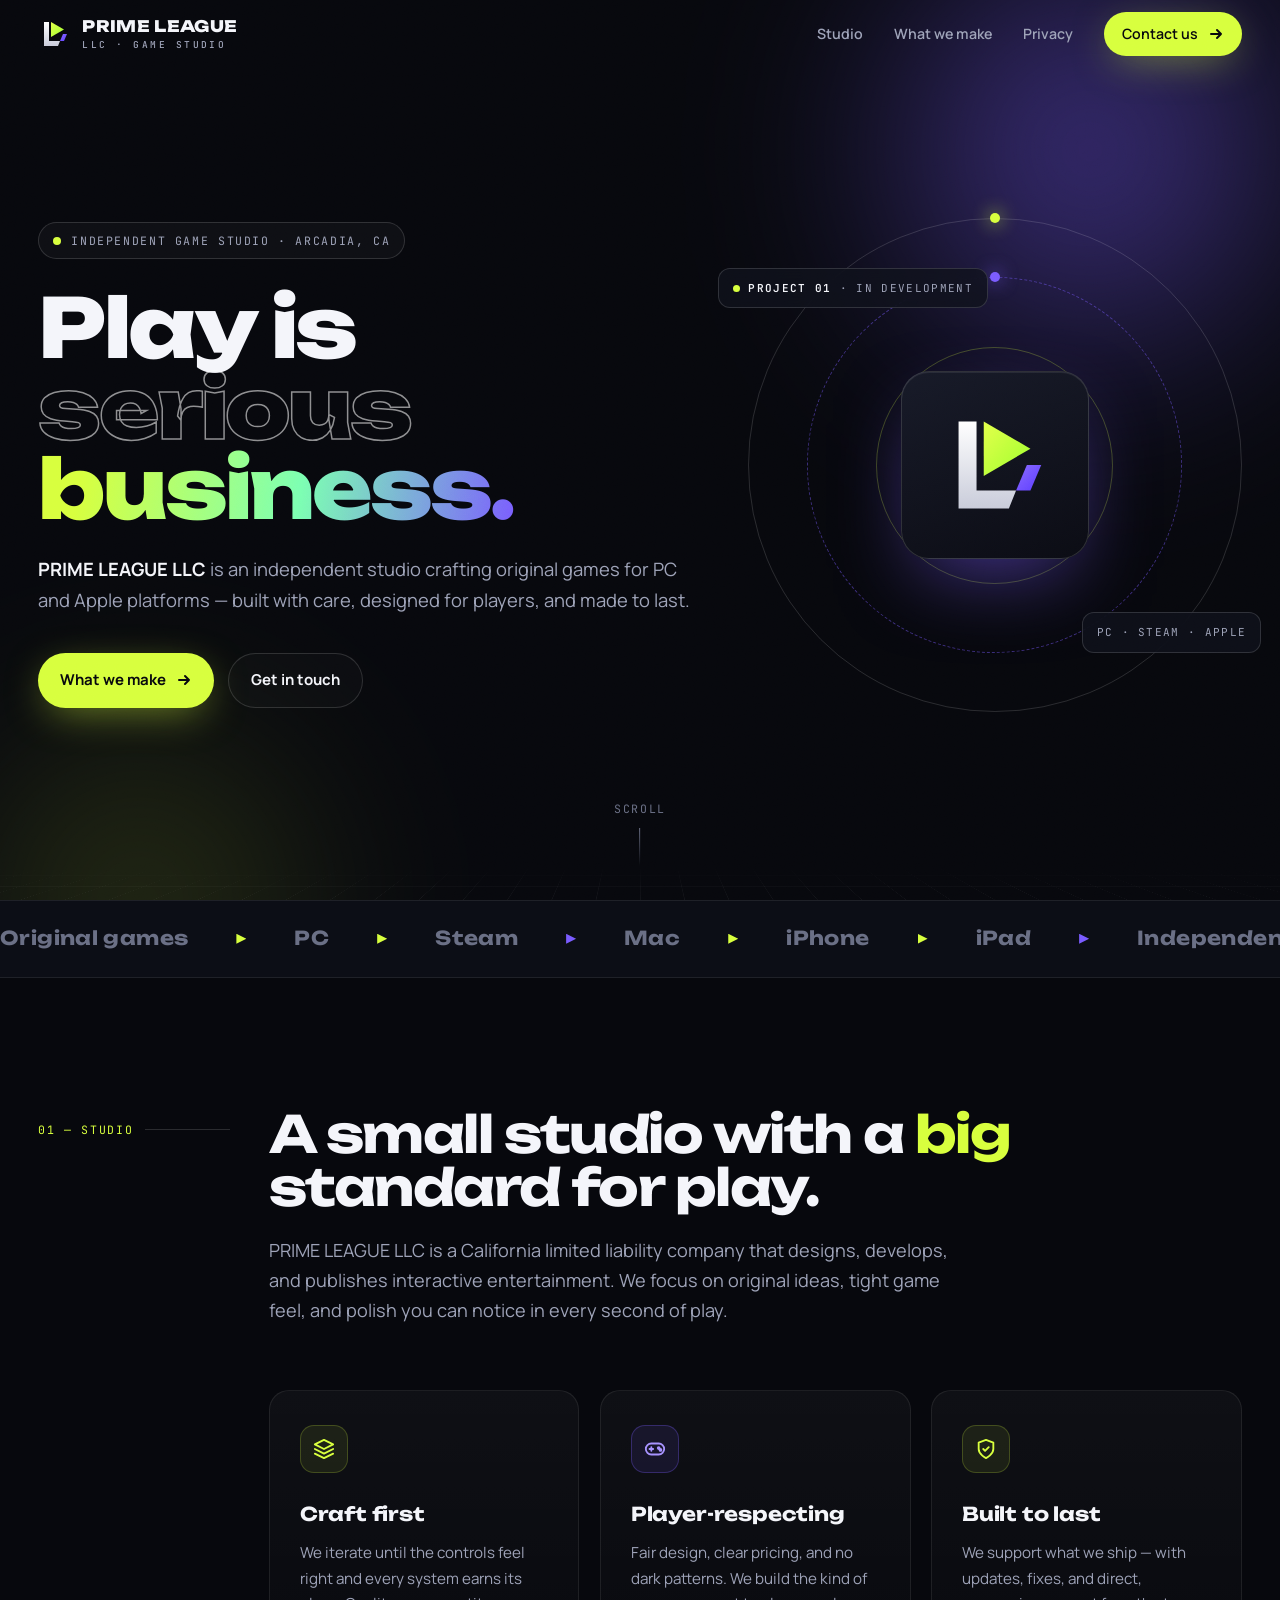
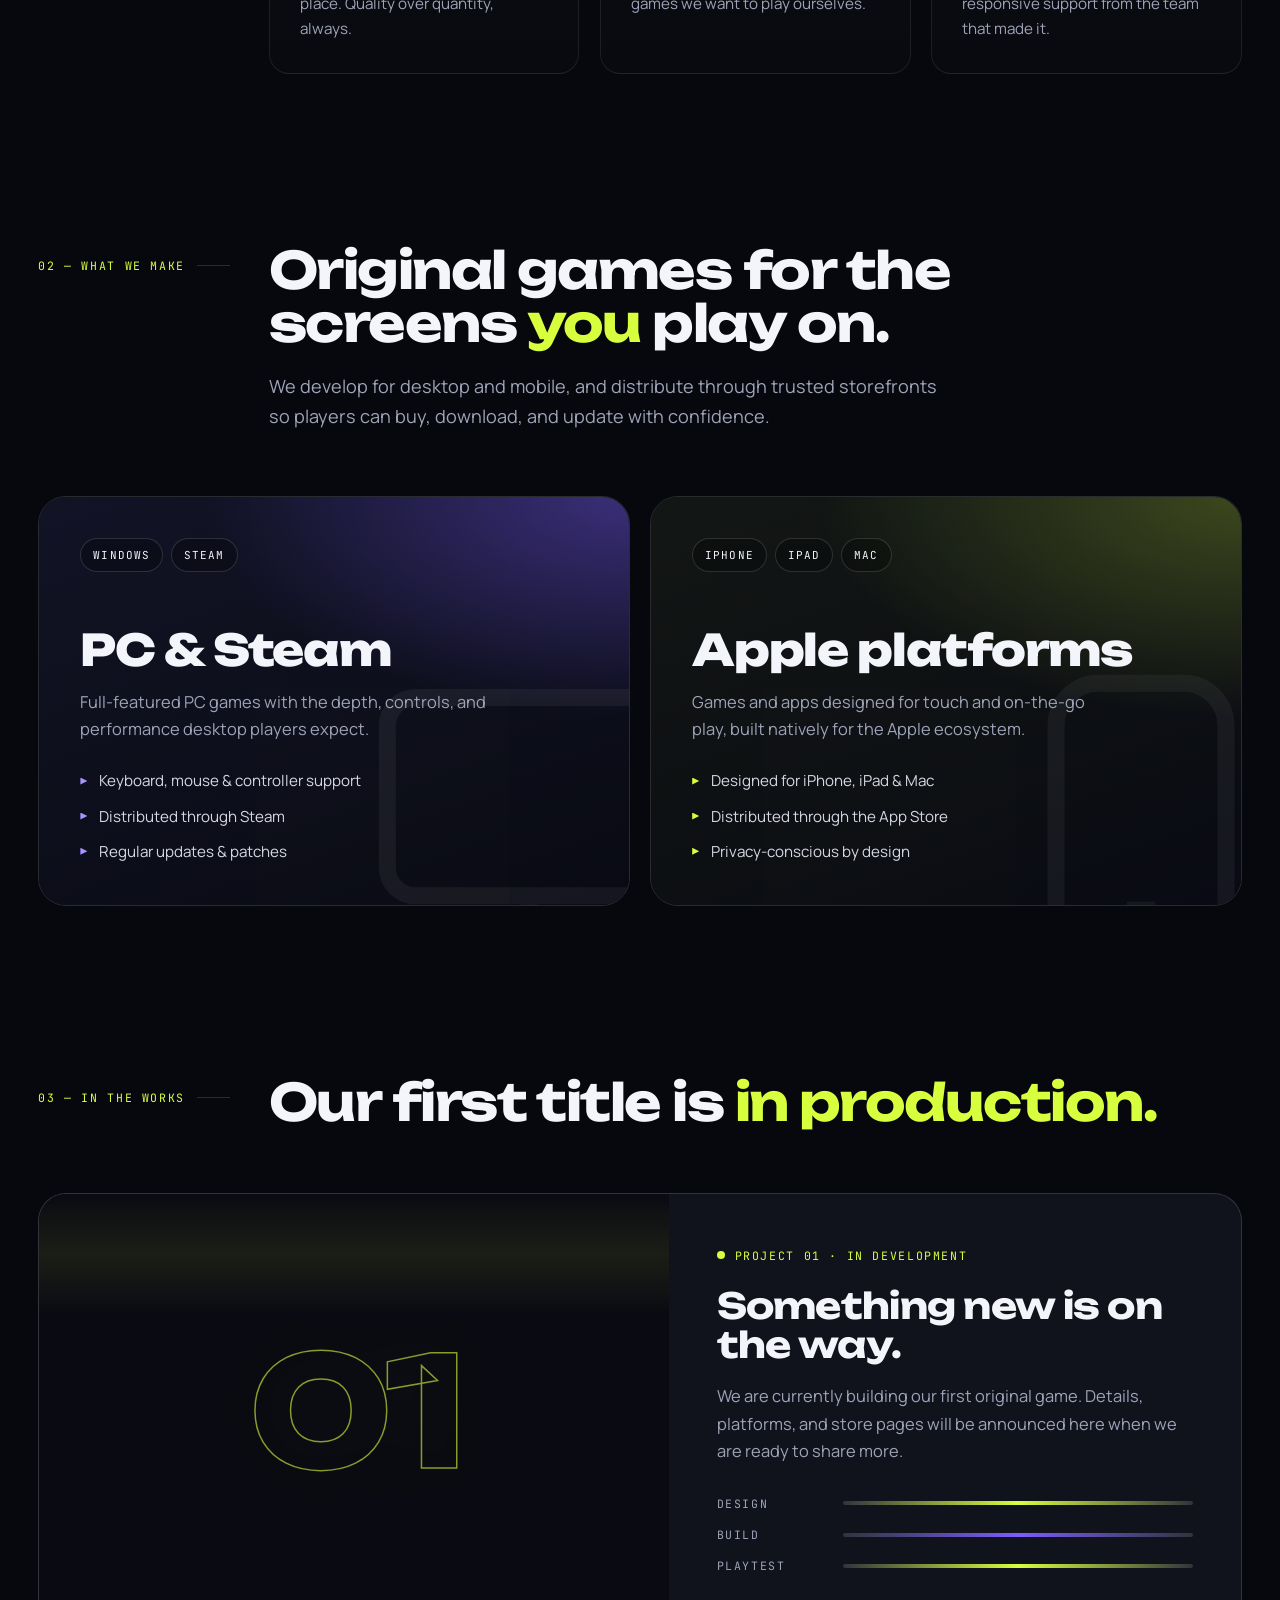
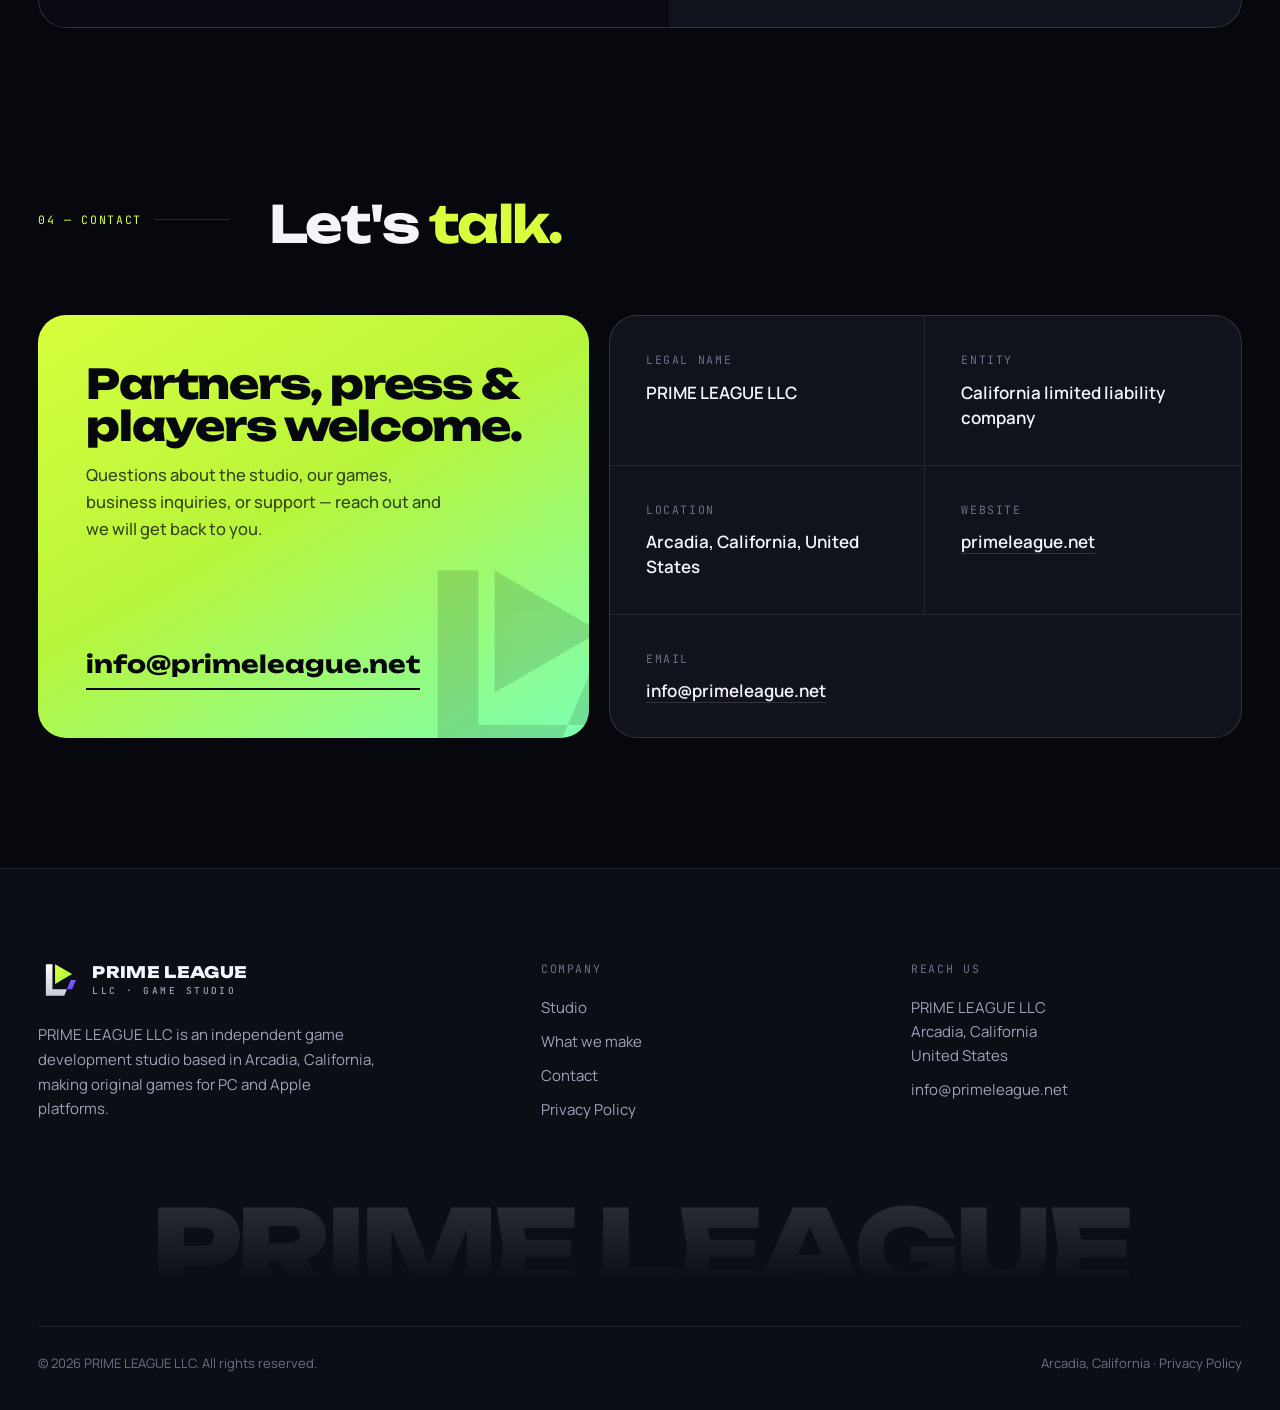
==== commit 47bedde8: "Desktop layout fix, remove address and phone" ====
--- a/index.html
+++ b/index.html
@@ -145,10 +145,9 @@
             <div class="facts reveal d1">
               <div class="fact"><span class="mono">Legal name</span><p>PRIME LEAGUE LLC</p></div>
               <div class="fact"><span class="mono">Entity</span><p>California limited liability company</p></div>
-              <div class="fact"><span class="mono">Address</span><address>400 S Baldwin Ave, #102<br>Arcadia, CA 91007<br>United States</address></div>
-              <div class="fact"><span class="mono">Phone</span><p><a href="tel:+16268733579">(626) 873-3579</a></p></div>
-              <div class="fact"><span class="mono">Email</span><p><a href="mailto:info@primeleague.net" data-email>info@primeleague.net</a></p></div>
+              <div class="fact"><span class="mono">Location</span><p>Arcadia, California, United States</p></div>
               <div class="fact"><span class="mono">Website</span><p><a href="https://primeleague.net">primeleague.net</a></p></div>
+              <div class="fact wide"><span class="mono">Email</span><p><a href="mailto:info@primeleague.net" data-email>info@primeleague.net</a></p></div>
             </div>
           </div>
         </div>
@@ -170,8 +169,7 @@
           </div>
           <div class="footer-col">
             <span class="mono">Reach us</span>
-            <address>PRIME LEAGUE LLC<br>400 S Baldwin Ave, #102<br>Arcadia, CA 91007<br>United States</address>
-            <a href="tel:+16268733579">(626) 873-3579</a>
+            <address>PRIME LEAGUE LLC<br>Arcadia, California<br>United States</address>
             <a href="mailto:info@primeleague.net" data-email>info@primeleague.net</a>
           </div>
         </div>
--- a/styles.css
+++ b/styles.css
@@ -4,37 +4,37 @@
   --ink:#F4F5FA; --muted:#9EA3B8; --dim:#6B7086;
   --volt:#D8FF3E; --volt-2:#9DFF2E; --violet:#7B5CFF; --violet-2:#5B3CFF;
   --display:"Unbounded",system-ui,sans-serif; --body:"Manrope",system-ui,-apple-system,"Segoe UI",sans-serif; --mono:"JetBrains Mono",ui-monospace,monospace;
-  --wrap:1200px; --r:20px;
+  --wrap:1320px; --r:20px;
 }
 *{box-sizing:border-box}
 html{scroll-behavior:smooth;-webkit-text-size-adjust:100%}
-body{margin:0;background:var(--bg);color:var(--ink);font-family:var(--body);font-size:17px;line-height:1.65;-webkit-font-smoothing:antialiased;overflow-x:hidden}
+body{margin:0;background:var(--bg);color:var(--ink);font-family:var(--body);font-size:clamp(16px,.35vw + 12px,19px);line-height:1.65;-webkit-font-smoothing:antialiased;overflow-x:hidden}
 a{color:inherit}
 img,svg{display:block;max-width:100%}
 address{font-style:normal}
 ::selection{background:var(--volt);color:#000}
-.wrap{width:min(var(--wrap),100% - 48px);margin-inline:auto}
-.mono{font-family:var(--mono);font-size:12px;letter-spacing:.14em;text-transform:uppercase}
+.wrap{width:min(var(--wrap),100% - clamp(40px,6vw,112px));margin-inline:auto}
+.mono{font-family:var(--mono);font-size:clamp(11px,.2vw + 9px,13px);letter-spacing:.14em;text-transform:uppercase}
 .grain{position:fixed;inset:0;pointer-events:none;z-index:100;opacity:.05;mix-blend-mode:overlay;
   background-image:url("data:image/svg+xml,%3Csvg xmlns='http://www.w3.org/2000/svg' width='160' height='160'%3E%3Cfilter id='n'%3E%3CfeTurbulence type='fractalNoise' baseFrequency='.9' numOctaves='3' stitchTiles='stitch'/%3E%3C/filter%3E%3Crect width='100%25' height='100%25' filter='url(%23n)'/%3E%3C/svg%3E")}
 
 /* ---------- header ---------- */
 .site-header{position:fixed;top:0;left:0;right:0;z-index:50;transition:background .3s,border-color .3s,backdrop-filter .3s;border-bottom:1px solid transparent}
 .site-header.scrolled,.site-header.solid{background:rgba(7,8,13,.72);backdrop-filter:blur(14px) saturate(140%);-webkit-backdrop-filter:blur(14px) saturate(140%);border-color:var(--line)}
-.site-header .wrap{display:flex;align-items:center;justify-content:space-between;height:76px}
+.site-header .wrap{display:flex;align-items:center;justify-content:space-between;height:clamp(68px,5.2vw,88px)}
 .brand{display:flex;align-items:center;gap:12px;text-decoration:none}
-.brand img{width:34px;height:34px}
-.brand-name{font-family:var(--display);font-weight:800;font-size:16px;letter-spacing:.02em;line-height:1}
+.brand img{width:clamp(32px,2.4vw,40px);height:auto}
+.brand-name{font-family:var(--display);font-weight:800;font-size:clamp(15px,.3vw + 12px,18px);letter-spacing:.02em;line-height:1}
 .brand-name small{display:block;font-family:var(--mono);font-weight:500;font-size:9.5px;letter-spacing:.26em;color:var(--muted);margin-top:5px}
-.nav{display:flex;align-items:center;gap:34px}
-.nav a{text-decoration:none;font-size:14px;font-weight:600;color:var(--muted);transition:color .2s}
+.nav{display:flex;align-items:center;gap:clamp(20px,2.4vw,40px)}
+.nav a{text-decoration:none;font-size:clamp(14px,.25vw + 11px,16px);font-weight:600;color:var(--muted);transition:color .2s}
 .nav a:hover,.nav a[aria-current=page]{color:var(--ink)}
-.nav .btn{color:#07080D}
+.nav .btn,.nav .btn:hover,.nav .btn[aria-current=page]{color:#07080D}
 .menu-toggle{display:none;background:none;border:1px solid var(--line-2);color:var(--ink);border-radius:10px;width:44px;height:44px;cursor:pointer}
 .menu-toggle span{display:block;width:18px;height:2px;background:currentColor;margin:4px auto;transition:transform .25s}
 
 /* ---------- buttons ---------- */
-.btn{display:inline-flex;align-items:center;gap:10px;padding:14px 22px;border-radius:999px;font-weight:700;font-size:15px;text-decoration:none;transition:transform .2s,box-shadow .2s,background .2s;white-space:nowrap}
+.btn{display:inline-flex;align-items:center;gap:10px;padding:clamp(14px,.9vw,18px) clamp(22px,1.5vw,30px);border-radius:999px;font-weight:700;font-size:clamp(15px,.3vw + 11px,17px);text-decoration:none;transition:transform .2s,box-shadow .2s,background .2s;white-space:nowrap}
 .btn svg{width:16px;height:16px;transition:transform .2s}
 .btn:hover svg{transform:translateX(3px)}
 .btn-primary{background:var(--volt);color:#07080D;box-shadow:0 0 0 0 rgba(216,255,62,.5),0 10px 40px -10px rgba(216,255,62,.55)}
@@ -54,18 +54,18 @@
   background-image:linear-gradient(var(--line-2) 1px,transparent 1px),linear-gradient(90deg,var(--line-2) 1px,transparent 1px);background-size:64px 64px;
   -webkit-mask-image:linear-gradient(to top,#000 0%,transparent 85%);mask-image:linear-gradient(to top,#000 0%,transparent 85%);animation:floor 6s linear infinite}
 @keyframes floor{to{background-position:0 64px}}
-.hero-grid{display:grid;grid-template-columns:1.25fr .9fr;gap:60px;align-items:center}
+.hero-grid{display:grid;grid-template-columns:minmax(0,1.2fr) minmax(0,.9fr);gap:clamp(32px,4vw,80px);align-items:center}
 .eyebrow{display:inline-flex;align-items:center;gap:10px;padding:8px 14px;border:1px solid var(--line-2);border-radius:999px;background:rgba(255,255,255,.03);color:var(--muted)}
 .dot{width:8px;height:8px;border-radius:50%;background:var(--volt);box-shadow:0 0 0 0 rgba(216,255,62,.7);animation:pulse 2s infinite}
 @keyframes pulse{70%{box-shadow:0 0 0 10px rgba(216,255,62,0)}100%{box-shadow:0 0 0 0 rgba(216,255,62,0)}}
-.hero h1{font-family:var(--display);font-weight:800;font-size:clamp(44px,7vw,96px);line-height:.98;letter-spacing:-.035em;margin:28px 0 26px}
+.hero h1{font-family:var(--display);font-weight:800;font-size:clamp(44px,6.4vw,124px);line-height:.98;letter-spacing:-.035em;margin:28px 0 26px}
 .hero h1 .stroke{color:transparent;-webkit-text-stroke:1.5px rgba(255,255,255,.55)}
 .hero h1 .hl{background:linear-gradient(100deg,var(--volt) 10%,#7CFFB2 55%,var(--violet) 100%);-webkit-background-clip:text;background-clip:text;color:transparent}
-.hero-lead{font-size:clamp(17px,1.5vw,20px);color:var(--muted);max-width:560px;margin:0 0 38px}
+.hero-lead{font-size:clamp(17px,.5vw + 12px,22px);color:var(--muted);max-width:36em;margin:0 0 38px}
 .hero-lead strong{color:var(--ink);font-weight:700}
 .hero-actions{display:flex;gap:14px;flex-wrap:wrap}
 
-.emblem{position:relative;aspect-ratio:1;max-width:460px;margin-left:auto;width:100%}
+.emblem{position:relative;aspect-ratio:1;max-width:min(540px,100%);margin-left:auto;width:100%}
 .emblem .ring{position:absolute;inset:0;border-radius:50%;border:1px solid var(--line-2)}
 .emblem .ring:nth-child(2){inset:12%;border-style:dashed;border-color:rgba(123,92,255,.45);animation:spin 40s linear infinite}
 .emblem .ring:nth-child(3){inset:26%;border-color:rgba(216,255,62,.25)}
@@ -91,33 +91,33 @@
 /* ---------- marquee ---------- */
 .marquee{border-block:1px solid var(--line);background:var(--bg-2);overflow:hidden;padding:22px 0}
 .marquee-track{display:flex;gap:48px;width:max-content;animation:marquee 34s linear infinite}
-.marquee span{font-family:var(--display);font-weight:700;font-size:22px;letter-spacing:.02em;color:var(--dim);display:flex;align-items:center;gap:48px;white-space:nowrap}
+.marquee span{font-family:var(--display);font-weight:700;font-size:clamp(18px,1.5vw,28px);letter-spacing:.02em;color:var(--dim);display:flex;align-items:center;gap:48px;white-space:nowrap}
 .marquee span::after{content:"";width:10px;height:10px;background:var(--volt);clip-path:polygon(0 0,100% 50%,0 100%)}
 .marquee span:nth-child(3n)::after{background:var(--violet)}
 @keyframes marquee{to{transform:translateX(-50%)}}
 
 /* ---------- sections ---------- */
 .section{padding:130px 0;position:relative}
-.sec-head{display:grid;grid-template-columns:200px 1fr;gap:40px;margin-bottom:64px;align-items:start}
+.sec-head{display:grid;grid-template-columns:clamp(150px,15vw,220px) minmax(0,1fr);gap:clamp(24px,3vw,48px);margin-bottom:64px;align-items:start}
 .sec-num{color:var(--volt);padding-top:12px;display:flex;align-items:center;gap:12px}
 .sec-num::after{content:"";flex:1;height:1px;background:var(--line-2)}
-.sec-head h2{font-family:var(--display);font-weight:700;font-size:clamp(32px,4.4vw,60px);line-height:1.04;letter-spacing:-.03em;margin:0;max-width:880px}
+.sec-head h2{font-family:var(--display);font-weight:700;font-size:clamp(32px,4vw,72px);line-height:1.04;letter-spacing:-.03em;margin:0;max-width:18em}
 .sec-head h2 em{font-style:normal;color:var(--volt)}
-.sec-head p{color:var(--muted);font-size:19px;max-width:640px;margin:22px 0 0}
+.sec-head p{color:var(--muted);font-size:clamp(17px,.4vw + 13px,21px);max-width:38em;margin:22px 0 0}
 
 /* studio */
-.pillars{display:grid;grid-template-columns:repeat(3,1fr);gap:20px;margin-left:240px}
+.pillars{display:grid;grid-template-columns:repeat(3,minmax(0,1fr));gap:clamp(16px,1.6vw,28px);margin-left:calc(clamp(150px,15vw,220px) + clamp(24px,3vw,48px))}
 .pillar{padding:34px 30px 32px;border:1px solid var(--line);border-radius:var(--r);background:linear-gradient(180deg,rgba(255,255,255,.035),rgba(255,255,255,.01));position:relative;overflow:hidden;transition:border-color .3s,transform .3s}
 .pillar:hover{border-color:var(--line-2);transform:translateY(-4px)}
 .pillar .ico{width:48px;height:48px;border-radius:14px;display:grid;place-items:center;background:rgba(216,255,62,.08);border:1px solid rgba(216,255,62,.2);color:var(--volt);margin-bottom:26px}
 .pillar:nth-child(2) .ico{background:rgba(123,92,255,.1);border-color:rgba(123,92,255,.3);color:#A893FF}
 .pillar .ico svg{width:22px;height:22px}
-.pillar h3{font-family:var(--display);font-size:19px;font-weight:700;margin:0 0 10px;letter-spacing:-.01em}
-.pillar p{margin:0;color:var(--muted);font-size:15.5px}
+.pillar h3{font-family:var(--display);font-size:clamp(18px,.4vw + 14px,22px);font-weight:700;margin:0 0 10px;letter-spacing:-.01em}
+.pillar p{margin:0;color:var(--muted);font-size:clamp(15px,.25vw + 12px,17px)}
 
 /* platforms */
-.platforms{display:grid;grid-template-columns:1fr 1fr;gap:22px}
-.plat{position:relative;border-radius:28px;padding:44px;min-height:440px;display:flex;flex-direction:column;justify-content:space-between;overflow:hidden;border:1px solid var(--line-2);isolation:isolate}
+.platforms{display:grid;grid-template-columns:repeat(2,minmax(0,1fr));gap:clamp(16px,1.6vw,28px)}
+.plat{position:relative;border-radius:28px;padding:clamp(30px,3.2vw,56px);min-height:clamp(380px,32vw,520px);display:flex;flex-direction:column;justify-content:space-between;overflow:hidden;border:1px solid var(--line-2);isolation:isolate}
 .plat::before{content:"";position:absolute;inset:0;z-index:-1;opacity:.9}
 .plat-pc::before{background:radial-gradient(120% 90% at 100% 0%,rgba(123,92,255,.45),transparent 60%),linear-gradient(160deg,#141629,#0B0C14)}
 .plat-apple::before{background:radial-gradient(120% 90% at 100% 0%,rgba(216,255,62,.25),transparent 60%),linear-gradient(160deg,#151A16,#0B0C14)}
@@ -127,12 +127,12 @@
 .plat h3{font-family:var(--display);font-weight:800;font-size:clamp(30px,3.4vw,46px);line-height:1;letter-spacing:-.03em;margin:0 0 16px}
 .plat p{color:var(--muted);margin:0;max-width:430px}
 .plat ul{list-style:none;padding:0;margin:26px 0 0;display:grid;gap:10px}
-.plat li{display:flex;gap:12px;align-items:center;font-size:15px;color:#D5D8E4}
+.plat li{display:flex;gap:12px;align-items:center;font-size:clamp(15px,.25vw + 12px,17px);color:#D5D8E4}
 .plat li::before{content:"";width:7px;height:7px;flex:none;background:var(--volt);clip-path:polygon(0 0,100% 50%,0 100%)}
 .plat-pc li::before{background:#A893FF}
 
 /* in development */
-.devcard{position:relative;border-radius:28px;border:1px solid var(--line-2);overflow:hidden;display:grid;grid-template-columns:1.1fr 1fr;min-height:420px;background:var(--panel)}
+.devcard{position:relative;border-radius:28px;border:1px solid var(--line-2);overflow:hidden;display:grid;grid-template-columns:minmax(0,1.1fr) minmax(0,1fr);min-height:clamp(380px,30vw,500px);background:var(--panel)}
 .devcard .art{position:relative;overflow:hidden;background:#0A0B12}
 .devcard .art .floor{height:80%;bottom:-20%;opacity:.8}
 .devcard .art .lock{position:absolute;inset:0;display:grid;place-items:center}
@@ -152,7 +152,7 @@
 @keyframes load{from{transform:translateX(-100%)}to{transform:translateX(100%)}}
 
 /* contact */
-.contact-wrap{display:grid;grid-template-columns:1fr 1.15fr;gap:22px}
+.contact-wrap{display:grid;grid-template-columns:minmax(0,1fr) minmax(0,1.15fr);gap:clamp(16px,1.6vw,28px)}
 .cta-card{border-radius:28px;padding:48px;background:linear-gradient(150deg,var(--volt),#B8F53A 45%,#7CFFB2);color:#07080D;display:flex;flex-direction:column;justify-content:space-between;min-height:380px;position:relative;overflow:hidden}
 .cta-card::after{content:"";position:absolute;right:-60px;bottom:-60px;width:260px;height:260px;background:url("logo-mark.svg") center/contain no-repeat;opacity:.12;filter:brightness(0)}
 .cta-card h3{font-family:var(--display);font-weight:800;font-size:clamp(30px,3.2vw,44px);line-height:1.02;letter-spacing:-.03em;margin:0 0 14px}
@@ -161,9 +161,10 @@
 .facts{border-radius:28px;border:1px solid var(--line-2);background:var(--panel);display:grid;grid-template-columns:1fr 1fr}
 .fact{padding:34px 36px;border-bottom:1px solid var(--line)}
 .fact:nth-child(odd){border-right:1px solid var(--line)}
-.fact:nth-last-child(-n+2){border-bottom:0}
+.fact:last-child{border-bottom:0}
+.fact.wide{grid-column:1/-1;border-right:0}
 .fact .mono{color:var(--dim);display:block;margin-bottom:10px}
-.fact p,.fact address{margin:0;font-size:17px;font-weight:600;line-height:1.5}
+.fact p,.fact address{margin:0;font-size:clamp(17px,.3vw + 13px,19px);font-weight:600;line-height:1.5}
 .fact a{text-decoration:none;border-bottom:1px solid var(--line-2);transition:border-color .2s,color .2s}
 .fact a:hover{color:var(--volt);border-color:var(--volt)}
 
@@ -194,11 +195,11 @@
 .site-footer{border-top:1px solid var(--line);background:var(--bg-2);padding:90px 0 36px;position:relative;overflow:hidden}
 .footer-top{display:grid;grid-template-columns:1.4fr 1fr 1fr;gap:40px;padding-bottom:70px}
 .footer-top .brand img{width:42px;height:42px}
-.footer-top p{color:var(--muted);font-size:15px;max-width:340px;margin:22px 0 0}
+.footer-top p{color:var(--muted);font-size:clamp(15px,.2vw + 12px,16px);max-width:340px;margin:22px 0 0}
 .footer-col .mono{color:var(--dim);display:block;margin-bottom:18px}
-.footer-col a,.footer-col address{display:block;color:var(--muted);text-decoration:none;font-size:15px;margin-bottom:10px;line-height:1.6}
+.footer-col a,.footer-col address{display:block;color:var(--muted);text-decoration:none;font-size:clamp(15px,.2vw + 12px,16px);margin-bottom:10px;line-height:1.6}
 .footer-col a:hover{color:var(--volt)}
-.footer-giant{font-family:var(--display);font-weight:800;font-size:clamp(30px,8.4vw,134px);line-height:.85;letter-spacing:-.05em;white-space:nowrap;text-align:center;
+.footer-giant{font-family:var(--display);font-weight:800;font-size:clamp(30px,8.6vw,174px);line-height:.85;letter-spacing:-.05em;white-space:nowrap;text-align:center;
   background:linear-gradient(180deg,rgba(255,255,255,.13),rgba(255,255,255,0) 85%);-webkit-background-clip:text;background-clip:text;color:transparent;margin:0 0 30px;user-select:none}
 .footer-bottom{display:flex;justify-content:space-between;gap:20px;flex-wrap:wrap;padding-top:26px;border-top:1px solid var(--line);color:var(--dim);font-size:13px}
 .footer-bottom a{color:var(--dim);text-decoration:none}
@@ -212,29 +213,48 @@
 
 @media (prefers-reduced-motion:reduce){*,*::before,*::after{animation:none!important;transition:none!important}.reveal{opacity:1;transform:none}}
 
-/* ---------- responsive ---------- */
-@media (max-width:1024px){
-  .hero-grid{grid-template-columns:1fr}
-  .emblem{max-width:380px;margin:10px auto 0}
-  .sec-head{grid-template-columns:1fr;gap:18px}
-  .sec-num{max-width:200px}
+/* ---------- responsive ----------
+   Desktop layout stays multi-column down to ~900px CSS width, so laptops
+   with Windows 125%/150% display scaling (1024–1280 CSS px) and narrower
+   browser windows still get the desktop design. Single column only on phones
+   and small tablets. */
+@media (min-width:2000px){
+  :root{--wrap:1640px}
+  body{font-size:20px}
+  .hero h1{font-size:150px}
+  .hero-lead{font-size:24px}
+  .emblem{max-width:640px}
+  .sec-head h2{font-size:84px}
+  .sec-head p{font-size:23px}
+}
+@media (max-width:1180px){
   .pillars{margin-left:0}
+  .emblem .t1{left:0}
+  .emblem .t2{right:0}
+}
+@media (max-width:960px){
+  .sec-head{grid-template-columns:1fr;gap:16px}
+  .sec-num{max-width:220px}
   .footer-top{grid-template-columns:1fr 1fr}
   .footer-top>div:first-child{grid-column:1/-1}
-}
-@media (max-width:860px){
-  .nav{position:fixed;top:76px;left:0;right:0;flex-direction:column;align-items:stretch;gap:0;padding:12px 24px 28px;background:rgba(7,8,13,.96);backdrop-filter:blur(14px);border-bottom:1px solid var(--line);transform:translateY(-8px);opacity:0;pointer-events:none;transition:.25s}
+  .prose-wrap{grid-template-columns:1fr;gap:20px;padding-top:50px}
+  .toc{position:static;display:none}
+}
+@media (max-width:820px){
+  .hero-grid{grid-template-columns:1fr}
+  .emblem{max-width:360px;margin:10px auto 0}
+  .platforms,.contact-wrap,.devcard{grid-template-columns:1fr}
+  .pillars{grid-template-columns:1fr}
+  .devcard .art{min-height:260px}
+}
+@media (max-width:720px){
+  .nav{position:fixed;top:68px;left:0;right:0;flex-direction:column;align-items:stretch;gap:0;padding:12px 24px 28px;background:rgba(7,8,13,.96);backdrop-filter:blur(14px);border-bottom:1px solid var(--line);transform:translateY(-8px);opacity:0;pointer-events:none;transition:.25s}
   .nav a{padding:16px 0;border-bottom:1px solid var(--line);font-size:17px}
   .nav .btn{margin-top:18px;justify-content:center;border:0}
   .nav.open{opacity:1;transform:none;pointer-events:auto}
   .menu-toggle{display:block}
   .menu-toggle[aria-expanded=true] span:first-child{transform:translateY(3px) rotate(45deg)}
   .menu-toggle[aria-expanded=true] span:last-child{transform:translateY(-3px) rotate(-45deg)}
-  .platforms,.contact-wrap,.devcard{grid-template-columns:1fr}
-  .pillars{grid-template-columns:1fr}
-  .devcard .art{min-height:260px}
-  .prose-wrap{grid-template-columns:1fr;gap:20px;padding-top:50px}
-  .toc{position:static;display:none}
 }
 @media (max-width:560px){
   body{font-size:16px}
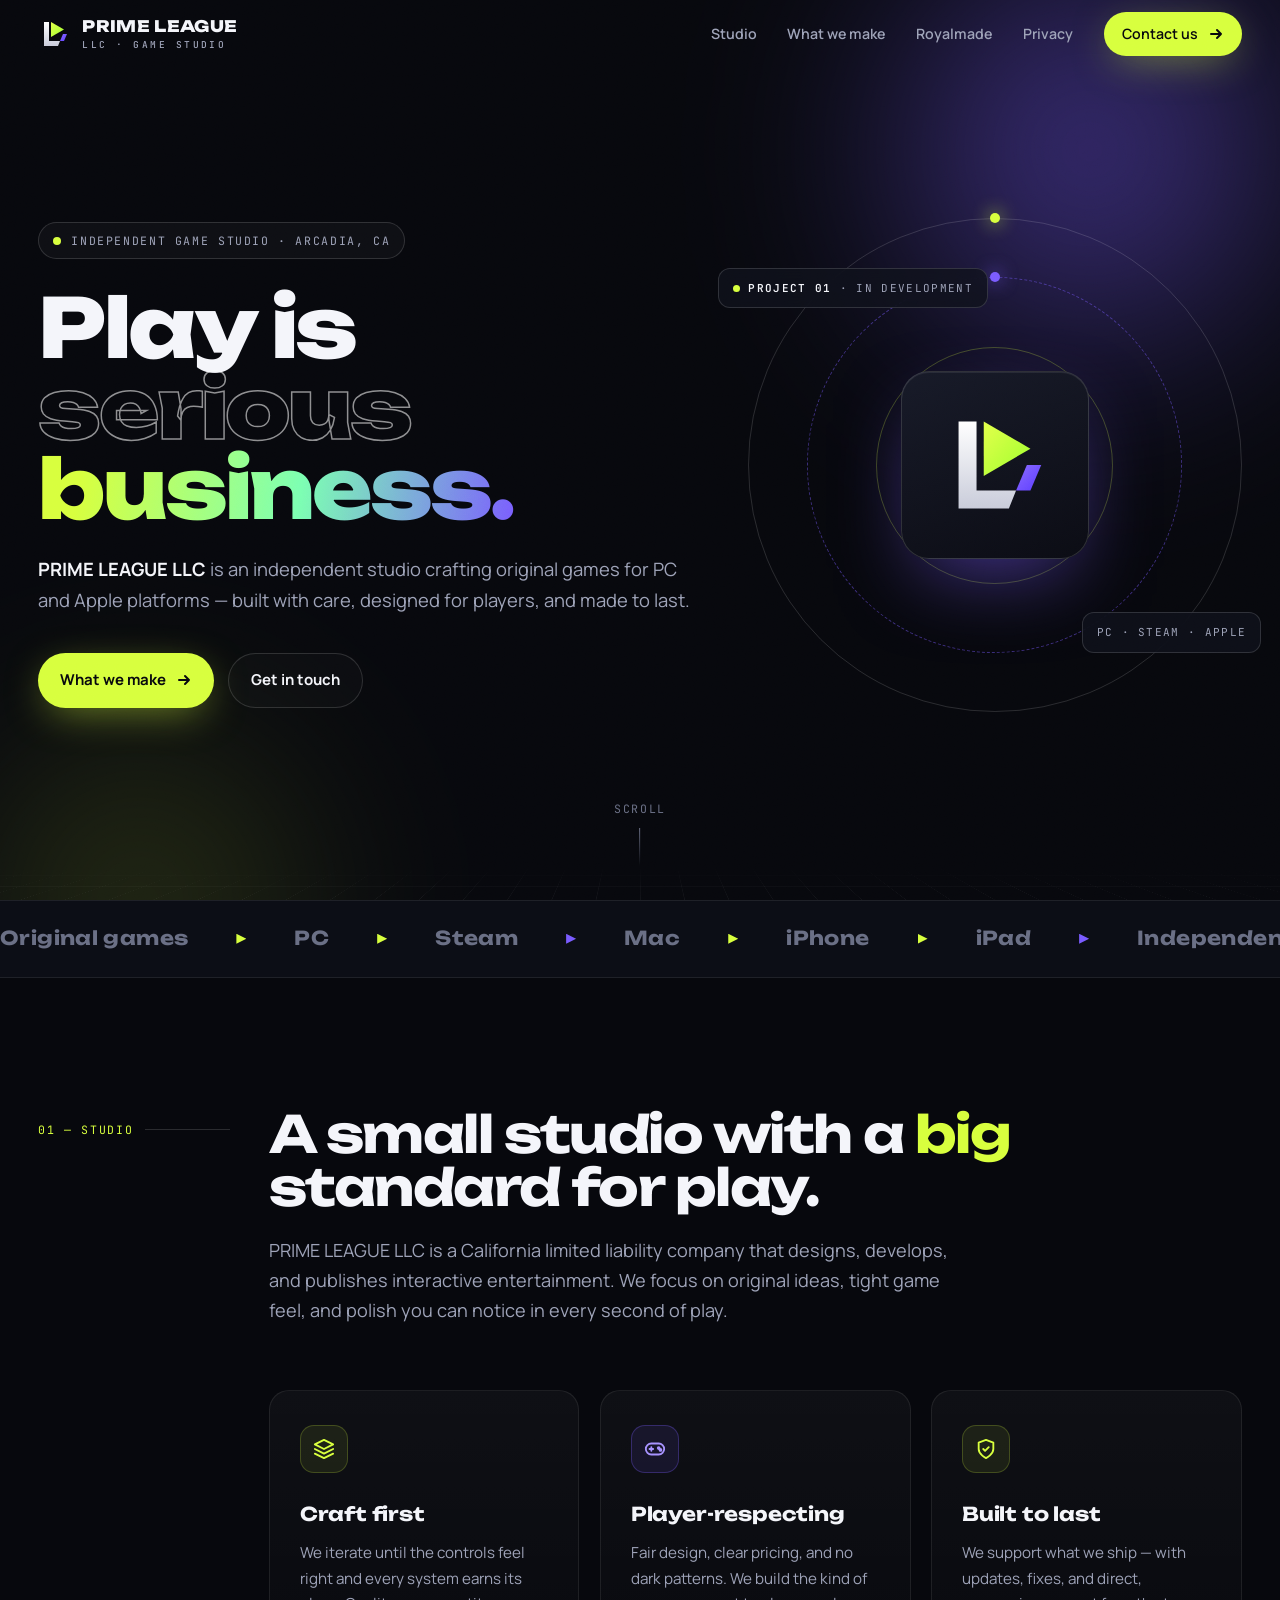
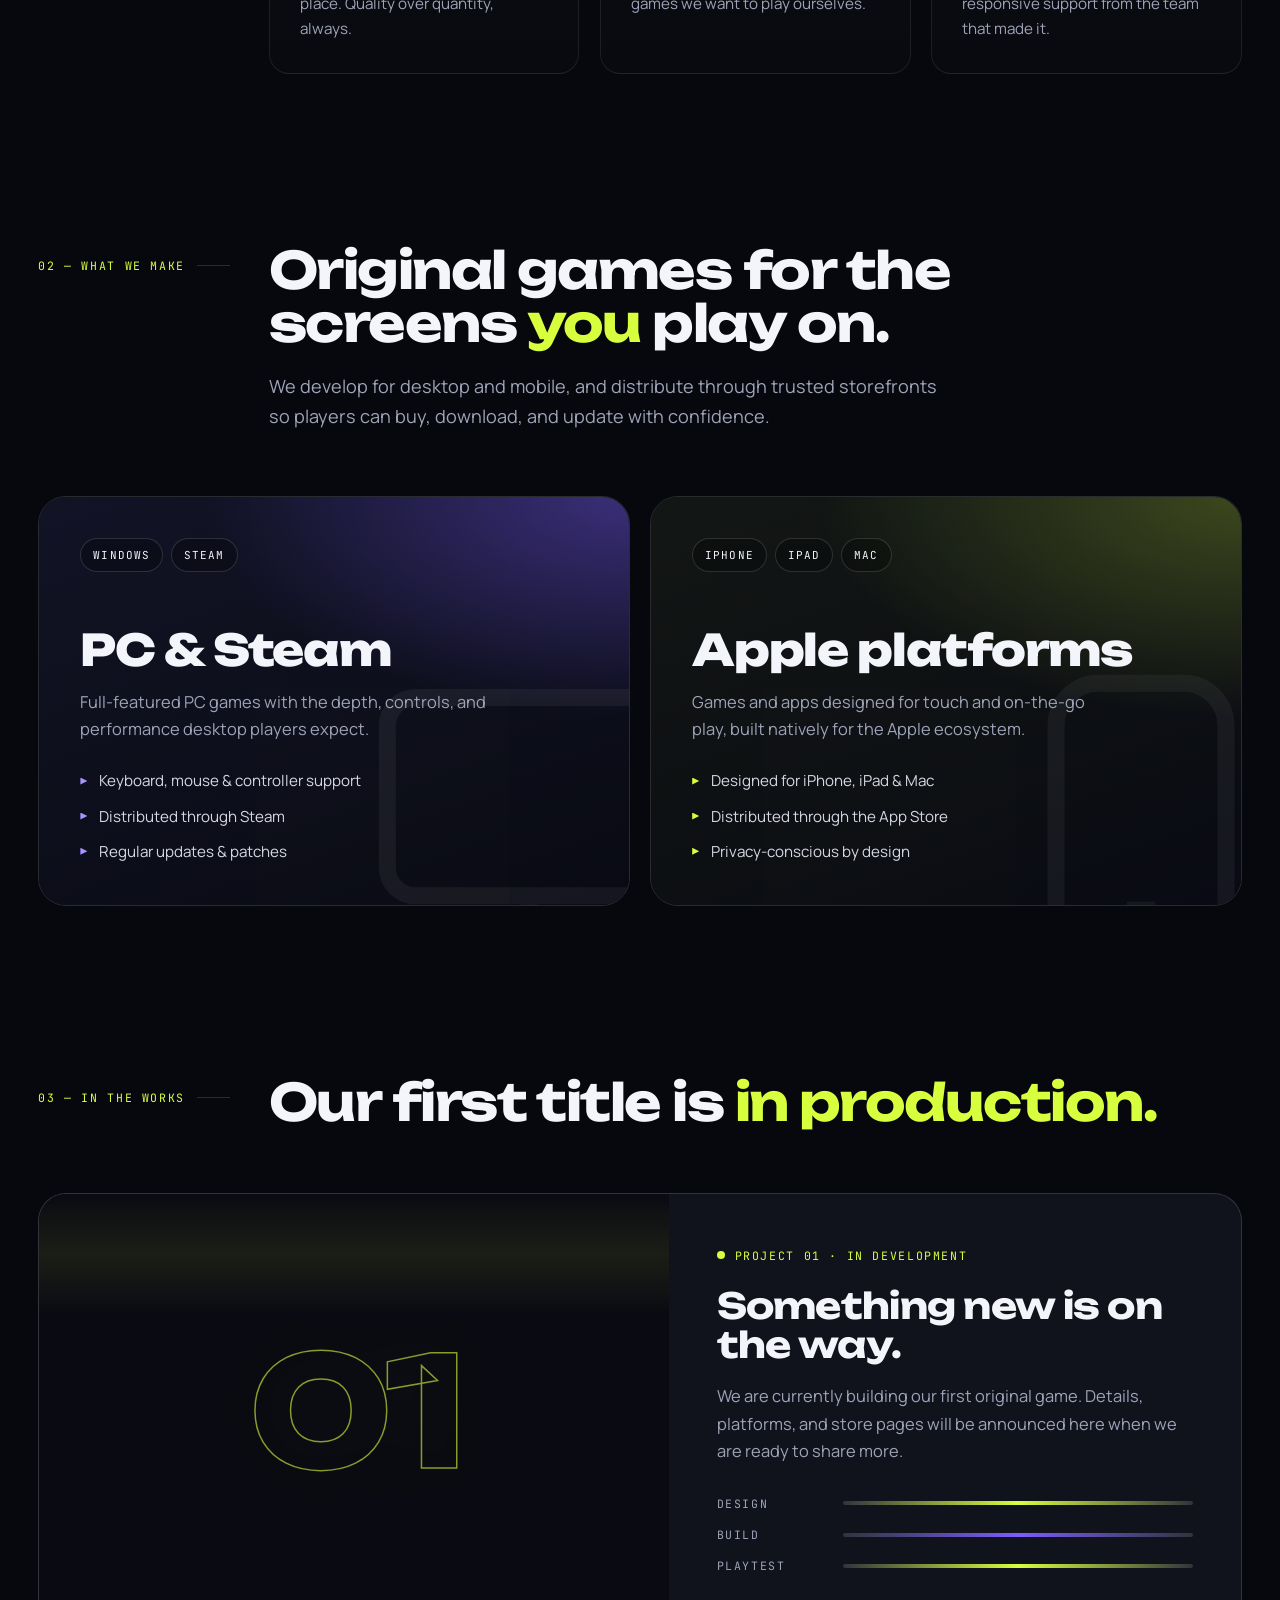
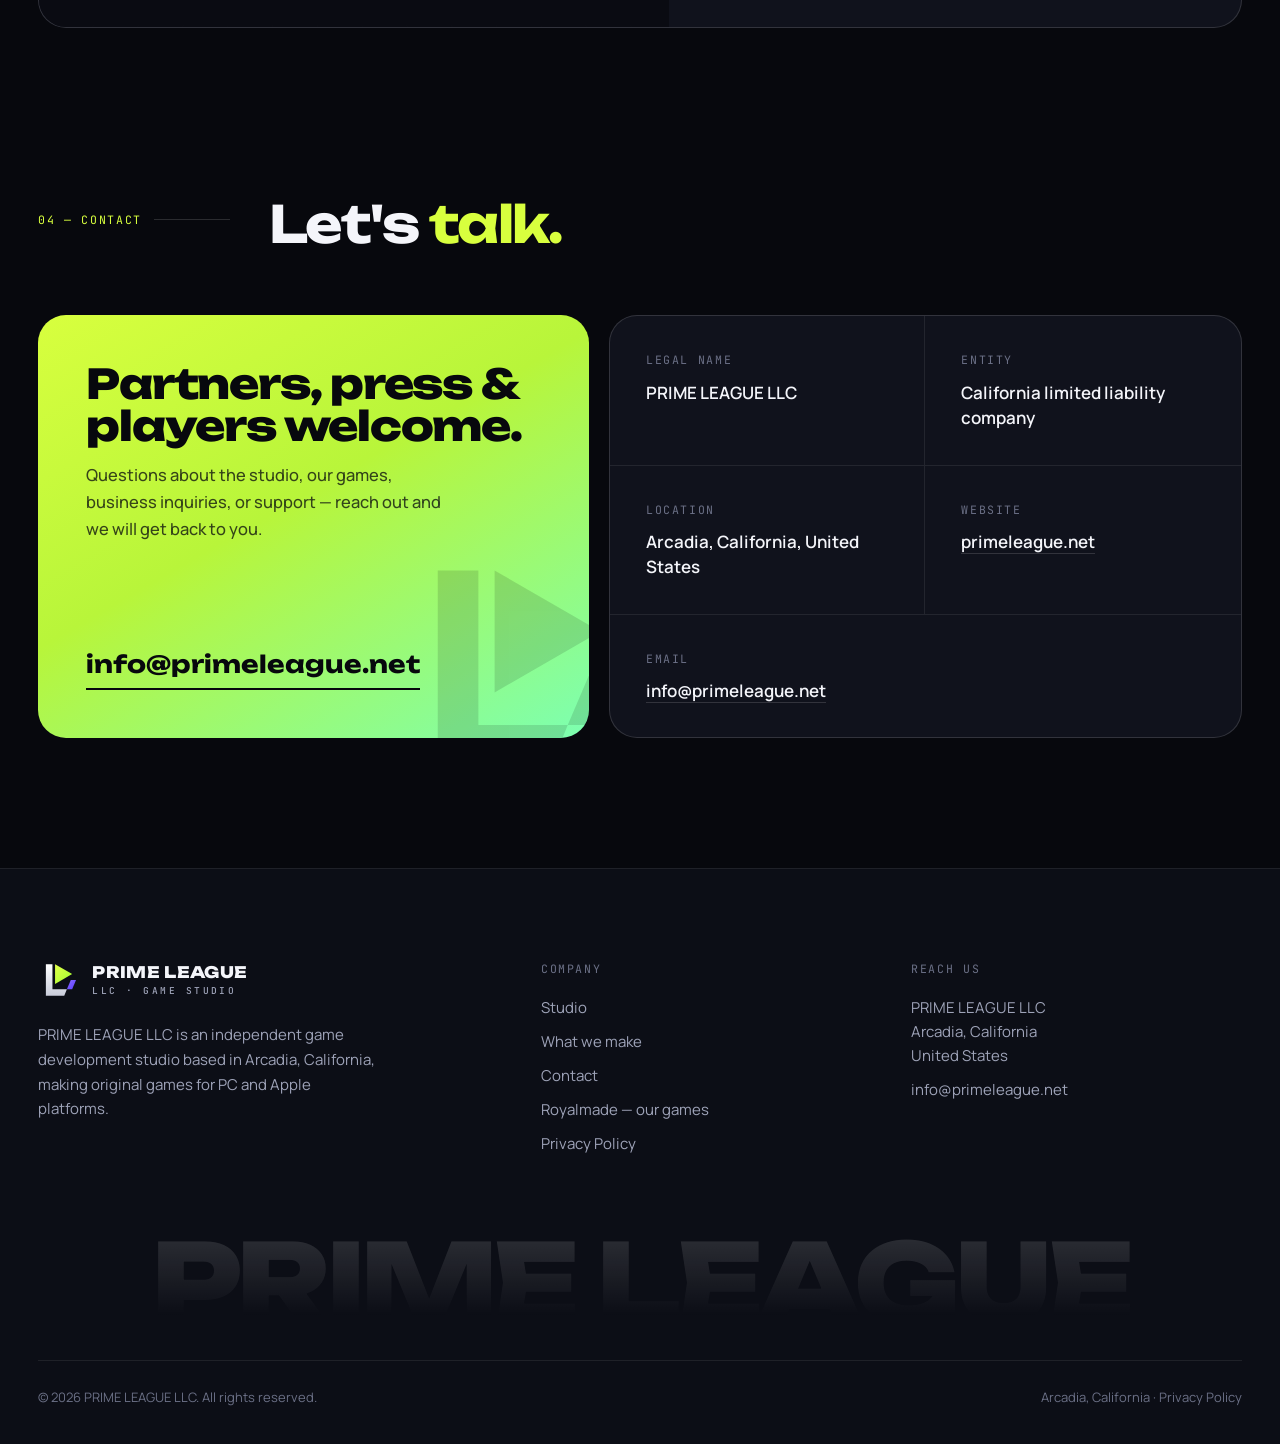
==== commit 1263bbe6: "Add Royalmade link to nav" ====
--- a/index.html
+++ b/index.html
@@ -31,6 +31,7 @@
         <nav class="nav" id="site-nav" aria-label="Primary">
           <a href="index.html#studio">Studio</a>
           <a href="index.html#games">What we make</a>
+          <a href="royalmade/">Royalmade</a>
           <a href="privacy.html">Privacy</a>
           <a class="btn btn-primary btn-sm" href="contact.html">Contact us <svg viewBox="0 0 16 16" fill="none" stroke="currentColor" stroke-width="2" stroke-linecap="round" stroke-linejoin="round" aria-hidden="true"><path d="M3 8h10M9 4l4 4-4 4"/></svg></a>
         </nav>
@@ -165,6 +166,7 @@
             <a href="index.html#studio">Studio</a>
             <a href="index.html#games">What we make</a>
             <a href="contact.html">Contact</a>
+            <a href="royalmade/">Royalmade — our games</a>
             <a href="privacy.html">Privacy Policy</a>
           </div>
           <div class="footer-col">
